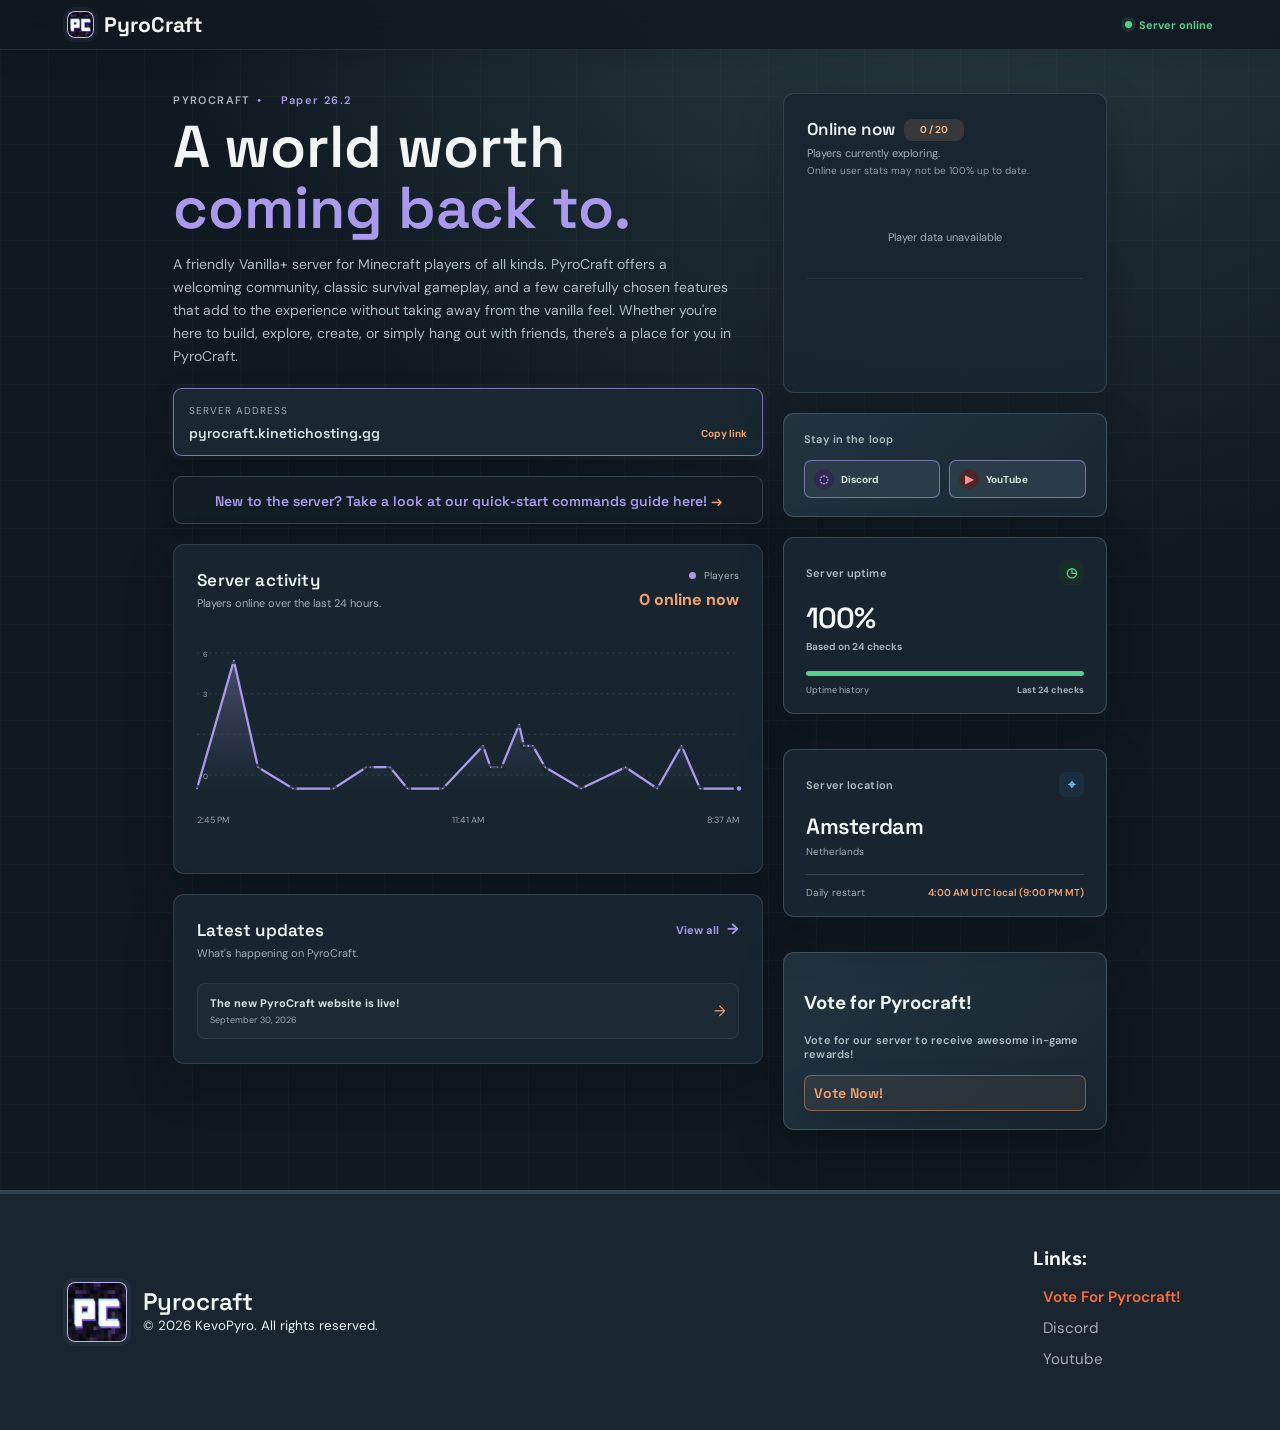
==== index.html @ 5aebb4be "v1.0.4 Added site footer to main page" ====
<!doctype html>
<html lang="en">
	<head>
		<meta charset="UTF-8" />
		<meta name="viewport" content="width=device-width, initial-scale=1.0" />
		<meta name="theme-color" content="#0b1118" />
		<link rel="icon" type="image/png" href="assets/logo.png" />
		<title>PyroCraft | Minecraft Server</title>
		<link rel="preconnect" href="https://fonts.googleapis.com" />
		<link rel="preconnect" href="https://fonts.gstatic.com" crossorigin />
		<link href="https://fonts.googleapis.com/css2?family=DM+Sans:wght@400;500;600;700&family=Space+Grotesk:wght@500;600;700&display=swap" rel="stylesheet" />
		<link rel="stylesheet" href="style.css" />
	</head>
	<body>
		<div class="app-shell">
			<main class="main-content" id="top">
				<header class="topbar">
					<a class="brand" id="brand-logo" href="/" aria-label="Pyrocraft home"><img class="brand-mark" src="assets/logo.png" alt="" /><span>PyroCraft</span></a>
					<div class="topbar-actions">
						<span class="server-pill"><i id="server-status-dot"></i> <span id="server-status">Checking status</span></span>
					</div>
				</header>

				<div class="page-content" id="overview">

					<div class="main-column">

						<section class="welcome-row" id="about">
							<div>
								<p class="eyebrow">
									PYROCRAFT<span>•</span>
									<span id="server-version">JAVA EDITION 26.2</span>
								</p>

								<h1>A world worth <em>coming back to.</em></h1>

								<p class="welcome-copy">
									A friendly Vanilla+ server for Minecraft players of all kinds.
									PyroCraft offers a welcoming community, classic survival gameplay,
									and a few carefully chosen features that add to the experience
									without taking away from the vanilla feel. Whether you're here
									to build, explore, create, or simply hang out with friends,
									there's a place for you in PyroCraft.
								</p>
							</div>

							<div class="server-address" id="connect">
								<span>Server address</span>
								<strong id="server-address">pyrocraft.kinetichosting.gg</strong>
								<button id="copy-address" aria-label="Copy server address">
									Copy link
								</button>
							</div>
							<button class="useful-commands" id="open-info" type="button" aria-haspopup="dialog" aria-controls="info-modal">
								<strong>New to the server? Take a look at our quick-start commands guide here! <span> →</span></strong>
							</button>
						</section>

						<article class="panel chart-panel" id="activity">
							<div class="panel-heading">
								<div>
									<h2>Server activity</h2>
									<p>Players online over the last 24 hours.</p>
								</div>

								<div class="chart-heading-meta">
									<span class="chart-legend">
										<i></i> Players
									</span>

									<strong id="chart-latest">-- online</strong>
								</div>
							</div>

							<div class="chart-wrap">
								<svg
									viewBox="0 0 720 220"
									role="img"
									aria-label="A line graph showing server activity over the last 24 hours"
								>
									<defs>
										<linearGradient
											id="chart-fill"
											x1="0"
											x2="0"
											y1="0"
											y2="1"
										>
											<stop
												offset="0"
												stop-color="#9C91D1"
												stop-opacity=".34"
											/>
											<stop
												offset="1"
												stop-color="#9C91D1"
												stop-opacity="0"
											/>
										</linearGradient>
									</defs>

									<g class="chart-grid">
										<line x1="0" y1="20" x2="720" y2="20"/>
										<line x1="0" y1="74" x2="720" y2="74"/>
										<line x1="0" y1="128" x2="720" y2="128"/>
										<line x1="0" y1="182" x2="720" y2="182"/>
									</g>

									<g id="chart-y-labels" class="chart-y-labels" aria-hidden="true"/>
									<path id="chart-area" class="chart-area"/>
									<path id="chart-line" class="chart-line"/>
									<g id="chart-points" class="chart-points"/>
								</svg>

								<div id="chart-empty" class="chart-empty">
									Collecting activity data
								</div>

								<div class="chart-labels">
									<span id="chart-start-label">--</span>
									<span id="chart-mid-label">--</span>
									<span id="chart-end-label">Now</span>
								</div>
							</div>
						</article>

						<article id="updates">

							<section class="updates-card panel" id="updates">
								<div class="panel-heading">
									<div>
										<h2>Latest updates</h2>
										<p>What's happening on PyroCraft.</p>
									</div>
									<button class="text-link" id="view-updates" type="button">
										View all <span>→</span>
									</button>
								</div>

								<div id="latest-updates" class="latest-updates">
									<div class="empty-state">Loading updates...</div>
								</div>
							</section>



						</article>

					</div>


					<aside class="side-column">

						<article class="panel activity-panel" id="players">
							<div class="panel-heading">
								<div>
									<h2>
										Online now
										<span id="online-count" class="count-badge">
											Unavailable
										</span>
									</h2>

									<p>Players currently exploring.</p>

									<p class="stats-note">
										Online user stats may not be 100% up to date.
									</p>
								</div>

							</div>

							<div class="activity-list" id="player-list">
								<div class="empty-state">
									Player data unavailable
								</div>
							</div>
							<div class="plus-more" id="plus-more"></div>

						</article>


						<article class="community-card">
							<p>Stay in the loop</p>

							<div>
								<a
									href="https://dc.gg/pyrocraft"
									target="_blank"
									rel="noreferrer"
								>
									<span class="community-icon discord-icon">◌</span>
									Discord
								</a>

								<a
									href="https://youtube.com/@kevopyro"
									target="_blank"
									rel="noreferrer"
								>
									<span class="community-icon youtube-icon">▶</span>
									YouTube
								</a>
							</div>
						</article>


						<section class="stats-grid" aria-label="Server summary">

							<article class="stat-card">
								<div class="stat-header">
									<span>Server uptime</span>
									<span class="stat-icon green">◷</span>
								</div>

								<strong class="stat-value">
									<span id="uptime-value">Collecting data</span>
								</strong>

								<p class="stat-change">
									<span id="uptime-detail">Waiting for history</span>
								</p>

								<div class="progress-track">
									<span id="uptime-progress" style="width: 0%"></span>
								</div>

								<p class="progress-label">
									<span>Uptime history</span>
									<b id="uptime-period">--</b>
								</p>
							</article>


							<article class="stat-card location-card">
								<div class="stat-header">
									<span>Server location</span>
									<span class="stat-icon blue">⌖</span>
								</div>

								<strong class="location-name">Amsterdam</strong>

								<p class="location-detail">
									Netherlands
								</p>

								<p class="restart-detail">
									<span>Daily restart</span>
									<strong id="restart-time">9:00 PM MT</strong>
								</p>
							</article>
							<article class="community-card">
								<h3>Vote for Pyrocraft!</h3>
								<p>Vote for our server to receive awesome in-game rewards!</p>
								<a href="/vote" rel="noopener noreferrer" class="useful-commands">
									<strong>Vote Now!</strong>
								</a>
							</article>

						</section>

					</aside>

				</div>
				<footer class="main-footer">
					<div class="footer-brand">
						<div class="footer-name">
							<img src="assets/logo.png" class="footer-logo">
							<div>
								<h1>Pyrocraft</h1>
								<small>© 2026 KevoPyro. All rights reserved.</small>
							</div>
						</div>
					</div>
					<span class="spacer"></span>
					<div class="footer-links">
						<h2>Links:</h2>
						<ul>
							<li><a href="/vote">Vote For Pyrocraft!</a></li>
							<li><a href="https://discord.gg/pyrocraft" target="_blank" rel="noopener">Discord</a></li>
							<li><a href="https://youtube.com/@kevopyro" target="_blank" rel="noopener">Youtube</a></li>
						</ul>
					</div>
				</footer>

			</main>
		</div>
		<div class="easter-egg" id="easter-egg" role="status" aria-live="polite" hidden></div>

		<section class="info-modal" id="info-modal" role="dialog" aria-modal="true" aria-labelledby="info-title" hidden>
			<div class="info-modal-backdrop" data-close-info></div>
			<div class="info-modal-panel">
				<header class="info-modal-header">
					<div><p class="eyebrow">PYROCRAFT<span>•</span> SERVER GUIDE</p><h2 id="info-title">Commands &amp; server info</h2><p>Some basic commands to help you get around</p></div>
					<button class="modal-close" id="close-info" type="button" aria-label="Close server information">×</button>
				</header>
				<div class="command-layout">
					<section class="command-group"><div class="command-group-heading"><span class="command-index">01</span><div><h3>Getting around</h3><p>Move quickly and find your way home.</p></div></div><div class="command-list"><div><code>/spawn</code><span>Return to spawn.</span></div><div><code>/home &lt;name&gt;</code><span>Teleport to your home.</span></div><div><code>/sethome &lt;name&gt;</code><span>Set your home at your current location.</span></div><div><code>/back</code><span>Return to your previous location.</span></div><div><code>/rtp</code><span>Teleport to a random location.</span></div></div></section>
					<section class="command-group"><div class="command-group-heading"><span class="command-index">02</span><div><h3>Players</h3><p>Connect and communicate with the community.</p></div></div><div class="command-list"><div><code>/tpa &lt;player&gt;</code><span>Request to teleport to a player.</span></div><div><code>/tpahere &lt;player&gt;</code><span>Request a player to teleport to your location</span></div><div><code>/tpaccept</code><span>Accept an incoming teleport request.</span></div><div><code>/msg &lt;player&gt; &lt;message&gt;</code><span>Send a private message.</span></div></div></section>
					<section class="command-group"><div class="command-group-heading"><span class="command-index">03</span><div><h3>World &amp; claims</h3><p>Protect builds and manage your space.</p></div></div><div class="command-list"><div><code>/lands create &lt;name&gt;</code><span>Start or manage a land claim.</span></div><div><code>/lands trust &lt;player&gt;</code><span>Give a player access to your claim.</span></div><div><code>/lands untrust &lt;player&gt;</code><span>Remove a player's access to your land claims.</span></div><div><code>/lands map</code><span>Opens a menu to veiw and buy your land claims</span></div><div><code>/lands spawn &lt;name&gt;</code><span>Teleport to your land.</span></div></div></section>
				</div>
				<footer class="info-modal-footer"><a href="https://dc.gg/pyrocraft" target="_blank" rel="noreferrer">Don't see a command? Ask us in our Discord! <span aria-hidden="true">↗</span></a></footer>
			</div>
		</section>
		<section class="updates-modal" id="updates-modal" role="dialog" aria-modal="true" aria-labelledby="updates-title" hidden>
			<div class="updates-modal-backdrop" data-close-updates></div>

			<div class="updates-modal-panel">
				<header class="updates-modal-header">
					<div>
						<p class="eyebrow">PYROCRAFT <span>•</span> UPDATES</p>
						<h2 id="updates-title">Server updates</h2>
						<p>News, changes, and announcements from PyroCraft.</p>
						<a class="text-link" id="join-discord-updates" href="https://discord.gg/pyrocraft" target="_blank" rel="noopener noreferrer">Find more updates on our Discord!</a>
					</div>

					<button class="modal-close" id="close-updates" type="button" aria-label="Close updates">
						×
					</button>
				</header>

				<div id="updates-list" class="updates-list">
					<div class="empty-state">Loading updates...</div>
				</div>
				
			</div>
		</section>

		<script src="script.js"></script>
	</body>
</html>
---- style.css ----
:root {
	--bg: #101820;
	--panel: #192630;
	--ink: #edf4f2;
	--muted: #a0afb5;
	--line: #30414c;
	--orange: #aa9aee;
	--orange-soft: #393552;
	--orange-secondary: #f0a36f;
	--green: #54d08d;
	--purple: #b49fff;
	--shadow: 0 18px 50px rgba(0, 0, 0, .18);
}

* { box-sizing: border-box; }

html { scroll-behavior: smooth; }

body {
	margin: 0;
	background:
		linear-gradient(rgba(255, 255, 255, .018) 1px, transparent 1px),
		linear-gradient(90deg, rgba(255, 255, 255, .018) 1px, transparent 1px),
		radial-gradient(circle at 75% -20%, #30484b 0, #101820 44%), var(--bg);
	background-size: 48px 48px, 48px 48px, auto;
	color: var(--ink);
	font-family: "DM Sans", sans-serif;
	-webkit-font-smoothing: antialiased;
}

button, a { font: inherit; }
a { color: inherit; text-decoration: none; }
button { border: 0; cursor: pointer; }

/* Base App Shell & Layout Structure */
.app-shell { min-height: 100vh; }
.main-content { width: 100%; min-width: 0; display: flex; flex-direction: column;}
.topbar {
	position: sticky;
	top: 0;
	z-index: 10;
	display: flex;
	align-items: center;
	justify-content: space-between;
	height: 50px;
	padding: 0 5.2%;
	border-bottom: 1px solid rgba(125, 151, 159, .16);
	background: rgba(16, 24, 32, .88);
	backdrop-filter: blur(16px);
	box-shadow: 0 8px 24px rgba(0, 0, 0, .12);
}

.brand {
	display: flex;
	align-items: center;
	gap: 10px;
	color: #f4f7f4;
	font: 700 21px "Space Grotesk", sans-serif;
	letter-spacing: 0;
}

.brand-mark {
	display: block;
	width: 27px;
	height: 27px;
	border-radius: 8px;
	object-fit: cover;
	background: var(--orange);
	border: 1px solid rgba(255, 255, 255, .2);
	box-shadow: 0 0 0 4px rgba(156, 145, 209, .08);
}

.topbar-actions { display: flex; align-items: center; gap: 17px; }

.server-pill { display: flex; align-items: center; gap: 7px; color: var(--green); font-size: 11px; font-weight: 700; }
.server-pill i {
	width: 7px;
	height: 7px;
	border-radius: 50%;
	background: var(--green);
	box-shadow: 0 0 0 4px rgba(84, 208, 141, .12);
}

/* Page Architecture */
.page-content {
	max-width: 1220px;
	margin: 0 auto;
	padding: 43px 5.2% 60px;
	display: grid;
	grid-template-columns: minmax(0, 1.55fr) minmax(290px, .85fr);
	gap: 20px;
	align-items: start;
	flex: 1;
}

.main-column,
.side-column {
	display: grid;
	gap: 20px;
	min-width: 0;
}

/* Welcome Summary Block */
.welcome-row {
	display: flex;
	justify-content: space-between;
	margin: 0;
	align-items: center;
	flex-direction: column;
	gap: 20px;
}

.welcome-row > div:first-child { max-width: 590px; }

.eyebrow { margin: 0 0 10px; color: #a7b6b9; font-size: 11px; font-weight: 600; letter-spacing: 1.4px; }
.eyebrow span { margin: 0 7px; color: var(--orange); }

h1 {
	margin-top: 0;
	color: #f2f6f4;
	font: 600 clamp(35px, 5vw, 59px) "Space Grotesk", sans-serif;
	line-height: 1.03;
	letter-spacing: 0;
	margin-bottom: 13px;
	text-wrap: balance;
}
h1 em { color: var(--orange); font-style: normal; }

.welcome-copy {
	margin-bottom: 0;
	max-width: 560px;
	color: #adbdc1;
	font-size: 14px;
	line-height: 1.65;
}

.server-address {
	display: grid;
	grid-template-columns: 1fr auto;
	width: 100%;
	padding: 15px 15px 13px;
	border: 1px solid rgba(156, 145, 209, .78);
	border-radius: 9px;
	background: rgba(27, 40, 50, .96);
	box-shadow: 0 12px 30px rgba(0, 0, 0, .2), 0 0 0 4px rgba(156, 145, 209, .05);
	transition: border-color 160ms ease, box-shadow 160ms ease, transform 160ms ease;
}

.server-address:hover,
.server-address:focus-within {
	border-color: var(--orange);
	box-shadow: 0 16px 34px rgba(0, 0, 0, .24), 0 0 0 4px rgba(156, 145, 209, .1);
	transform: translateY(-2px);
}

.server-address span { grid-column: 1 / -1; margin-bottom: 7px; color: #a0b0b5; font-size: 10px; text-transform: uppercase; letter-spacing: 1px; }
.server-address strong { color: #d8e7e3; font: 600 14px "Space Grotesk", sans-serif; }

.server-address button {
	padding: 0 0 0 15px;
	background: none;
	color: var(--orange-secondary);
	font-size: 10px;
	font-weight: 700;
	white-space: nowrap;
	border-radius: 50px;
	transition: color 160ms ease, background 160ms ease;
}

.server-address button:hover,
.server-address button:focus-visible {
	background: rgba(240, 163, 111, .12);
	color: #ffd0a9;
}

.useful-commands {
	display: grid;
	grid-template-columns: 1fr auto;
	width: 100%;
	padding: 15px 15px 13px;
	border: 1px solid rgba(151, 174, 181, .28);
	border-radius: 9px;
	background: rgba(20, 30, 38, .82);
	box-shadow: 0 11px 30px rgba(0, 0, 0, .15);
	transition: border-color 160ms ease, background 160ms ease, transform 160ms ease;
}

.useful-commands:hover,
.useful-commands:focus-visible {
	border-color: var(--orange);
	background: #253541;
	transform: translateY(-1px);
	outline: none;
}

.useful-commands strong { color: var(--orange); font: 600 14px "Space Grotesk", sans-serif; }
.useful-commands strong span { color: var(--orange-secondary); }

/* Panels & Components */
.panel {
	min-width: 0;
	padding: 24px 23px;
	border: 1px solid rgba(125, 151, 159, .24);
	border-radius: 11px;
	background: rgba(25, 38, 48, .96);
	box-shadow: 0 18px 50px rgba(0, 0, 0, .2);
	transition: border-color 160ms ease, transform 160ms ease, box-shadow 160ms ease;
}

.panel:hover {
	border-color: rgba(156, 145, 209, .38);
	box-shadow: 0 22px 56px rgba(0, 0, 0, .26);
}

.panel-heading { display: flex; justify-content: space-between; align-items: flex-start; margin-bottom: 23px; }
.panel-heading h2 { margin-top: 0; margin-bottom: 5px; color: #ecf4f1; font: 600 17px "Space Grotesk", sans-serif; letter-spacing: .01em; }
.panel-heading p { margin: 0; color: #a0afb5; font-size: 11px; }
.panel-heading .stats-note { margin-top: 4px; color: #91a2a8; font-size: 10px; }

.text-link { color: var(--orange); font-size: 11px; font-weight: 700; }
.text-link span { margin-left: 5px; font-size: 15px; }
.text-link:hover { color: #fff; }

.chart-panel { min-height: 330px; }
.activity-panel { min-height: 300px; }

/* Activity Analytics (Inline SVG Graph) */
.chart-heading-meta { display: grid; justify-items: end; gap: 7px; }
.chart-legend { color: #a6b2b3; font-size: 10px; }
.chart-legend i { display: inline-block; width: 7px; height: 7px; margin-right: 5px; border-radius: 50%; background: var(--orange); }
.chart-latest { color: #e9f3ef; font: 600 11px "Space Grotesk", sans-serif; }
#chart-latest { color: var(--orange-secondary); }

.chart-wrap { position: relative; padding-top: 5px; }
.chart-wrap svg { display: block; width: 100%; height: auto; overflow: visible; }
.chart-grid line { stroke: #354752; stroke-width: 1; stroke-dasharray: 3 5; }
.chart-area { fill: url(#chart-fill); }
.chart-line { fill: none; stroke: var(--orange); stroke-linecap: round; stroke-linejoin: round; stroke-width: 3; }

.chart-point {
	fill: var(--orange);
	stroke: #192630;
	stroke-width: 4;
	cursor: help;
	transition: r 160ms ease, opacity 160ms ease;
}
.chart-point:hover { opacity: 1 !important; }
.chart-points .chart-point:not(:last-child) { opacity: .72; }

.chart-y-labels text { fill: #91a2a8; font: 10px "DM Sans", sans-serif; }
.chart-labels { display: flex; justify-content: space-between; padding-top: 10px; color: #91a2a8; font-size: 9px; }
.chart-labels span { min-width: 42px; }
.chart-labels span:nth-child(2) { text-align: center; }
.chart-labels span:last-child { text-align: right; }
.chart-empty { position: absolute; top: 48%; left: 0; width: 100%; color: #a0afb5; font-size: 11px; text-align: center; }

/* Dashboard Widgets & User Displays */
.count-badge {
	display: inline-grid;
	place-items: center;
	width: 60px;
	height: 22px;
	margin-left: 5px;
	border-radius: 8px;
	background: rgba(240, 163, 111, .14);
	color: #ffc18f;
	font: 600 10px "DM Sans", sans-serif;
	vertical-align: 2px;
}

.activity-list { display: grid; gap: 13px; }
.empty-state { padding: 30px 0; color: #a0afb5; font-size: 11px; text-align: center; }
.plus-more {
	margin-top: 4px;
	padding-top: 10px;
	border-top: 1px solid rgba(125, 151, 159, .12);
	color: var(--orange);
	font-size: 10px;
	font-weight: 700;
	text-align: center;
}

.online-dot {
	width: 7px;
	height: 7px;
	border-radius: 50%;
	background: var(--green);
	animation: status-pulse 2.4s ease-in-out infinite;
}

@keyframes status-pulse {
	0%, 100% { box-shadow: 0 0 0 4px rgba(84, 208, 141, .1); }
	50% { box-shadow: 0 0 0 7px rgba(84, 208, 141, 0); }
}

/* Community Callouts */
.community-card {
	width: 100%;
	padding: 18px 20px;
	border: 1px solid rgba(151, 174, 181, .28);
	border-radius: 11px;
	background: linear-gradient(135deg, #203440, #192630);
	box-shadow: 0 18px 50px rgba(0, 0, 0, .2);
	transition: border-color 160ms ease, transform 160ms ease, box-shadow 160ms ease;
}

.community-card:hover {
	border-color: rgba(156, 145, 209, .38);
	box-shadow: 0 22px 56px rgba(0, 0, 0, .26);
}

.community-card p { margin: 0 0 14px; color: #adbdc1; font-size: 11px; font-weight: 600; letter-spacing: .01em; }
.community-card div { display: flex; gap: 9px; }

.community-card a {
	display: flex;
	align-items: center;
	gap: 7px;
	flex: 1;
	min-width: 0;
	padding: 8px 9px;
	border: 1px solid rgba(170, 154, 238, .62);
	border-radius: 7px;
	background: #2a3c47;
	color: #dce9e7;
	font-size: 10px;
	font-weight: 700;
	transition: border-color 160ms ease, background 160ms ease, transform 160ms ease;
}

.community-card a:hover,
.community-card a:focus-visible {
	border-color: var(--orange);
	background: #354c59;
	transform: translateY(-2px);
}

.community-icon { display: grid; place-items: center; width: 20px; height: 20px; border-radius: 50%; font-size: 11px; }
.discord-icon { background: #30294d; color: #b9a9ff; }
.youtube-icon { background: #4a2829; color: #ff8e86; }

/* Statistical Matrices Metrics */
.stats-grid { display: grid; grid-template-columns: 1fr; gap: 35px; margin: 0; }

.stat-card {
	position: relative;
	min-height: 145px;
	padding: 22px 22px 17px;
	overflow: hidden;
	border: 1px solid rgba(151, 174, 181, .28);
	border-radius: 11px;
	background: rgba(25, 38, 48, .96);
	box-shadow: 0 18px 50px rgba(0, 0, 0, .2);
	transition: border-color 160ms ease, transform 160ms ease, box-shadow 160ms ease;
}

.stat-card:hover {
	border-color: rgba(156, 145, 209, .38);
	box-shadow: 0 22px 56px rgba(0, 0, 0, .26);
}
.stat-header { display: flex; justify-content: space-between; align-items: center; color: #adbdc1; font-size: 11px; font-weight: 600; letter-spacing: .01em; }
.stat-icon { display: grid; place-items: center; width: 25px; height: 25px; border-radius: 7px; background: rgba(240, 163, 111, .14); color: var(--orange-secondary); font-size: 13px; }
.stat-icon.green { background: #172e27; color: var(--green); }
.stat-icon.blue { background: #1b2e3e; color: #76b7e9; }
.stat-value { display: block; margin: 14px 0 4px; color: #f4f8f6; font: 600 29px "Space Grotesk", sans-serif; letter-spacing: -1px; }
.stat-change { margin: 0; font-size: 10px; font-weight: 700; color: #a0afb5; }
.stat-change em { margin-left: 4px; color: #a0afb5; font-size: 10px; font-style: normal; font-weight: 400; }
.progress-track { height: 5px; margin-top: 18px; overflow: hidden; border-radius: 99px; background: #354752; }
.progress-track span { display: block; height: 100%; border-radius: inherit; background: var(--green); }
.progress-label { display: flex; justify-content: space-between; align-items: center; margin: 8px 0 0; color: #a0afb5; font-size: 9px; }
.location-card { min-height: 125px !important; }
.location-name { display: block; margin-top: 15px; color: #f4f8f6; font: 600 22px "Space Grotesk", sans-serif; letter-spacing: -.7px; }
.location-detail { margin: 5px 0 0; color: #a0afb5; font-size: 10px; }
.restart-detail { display: flex; justify-content: space-between; gap: 10px; margin: 16px 0 0; padding-top: 11px; border-top: 1px solid rgba(151, 174, 181, .22); color: #a0afb5; font-size: 10px; }
.restart-detail strong { color: var(--orange-secondary); font-size: 10px; font-weight: 600; text-align: right; }
.stats-grid > .community-card a.useful-commands { border-color: rgba(240, 163, 111, .42); background: rgba(240, 163, 111, .08); }
.stats-grid > .community-card a.useful-commands strong { color: var(--orange-secondary); }
.stats-grid > .community-card a.useful-commands:hover,
.stats-grid > .community-card a.useful-commands:focus-visible { border-color: var(--orange-secondary); background: rgba(240, 163, 111, .16); }
/* Updates List Configurations */
.updates-card { grid-area: updates; }
.latest-updates { display: grid; gap: 8px; }
.update-preview {
display: flex;
align-items: center;
justify-content: space-between;
width: 100%;
padding: 12px;
border: 1px solid rgba(125, 151, 159, .15);
border-radius: 8px;
background: rgba(255, 255, 255, .025);
color: inherit;
text-align: left;
transition: border-color 160ms ease, background 160ms ease, transform 160ms ease;
}
.update-preview:hover {
border-color: rgba(156, 145, 209, .4);
background: rgba(156, 145, 209, .06);
transform: translateY(-1px);
}
.update-preview strong, .update-preview span { display: block; }
.update-preview strong { color: #d9e4e1; font-size: 11px; }
.update-preview div span { margin-top: 4px; color: #9aaab0; font-size: 9px; }
.update-arrow { color: var(--orange-secondary); font-size: 15px; }
#view-updates { padding: 0; border: 0; background: none; color: var(--orange); font-size: 11px; font-weight: 700; cursor: pointer; }
#view-updates span { margin-left: 5px; font-size: 15px; }
#view-updates:hover, #view-updates:focus-visible { color: #fff; outline: none; }
#view-updates:focus-visible { box-shadow: 0 0 0 3px rgba(156, 145, 209, .22); border-radius: 4px; }
#join-discord-updates {padding: 0; border: 0; background: none; color: var(--orange); font-size: 11px; font-weight: 700; cursor: pointer;}
/* Global Update Articles */
.updates-list { display: grid; gap: 0; padding: 24px 36px 30px; }
.update-item {
display: grid;
grid-template-columns: 52px minmax(0, 1fr);
gap: 15px;
padding: 16px 0;
border-bottom: 1px solid rgba(125, 151, 159, .14);
}
.update-item:first-child { padding-top: 0; }
.update-item:last-child { padding-bottom: 0; border-bottom: 0; }
.update-date {
display: flex;
flex-direction: column;
align-items: center;
justify-content: center;
width: 52px;
height: 52px;
border: 1px solid rgba(156, 145, 209, .2);
border-radius: 9px;
background: rgba(156, 145, 209, .08);
}
.update-date span { color: var(--orange-secondary); font-size: 8px; font-weight: 700; letter-spacing: 1.2px; }
.update-date strong { margin-top: 2px; color: #edf4f2; font: 600 20px "Space Grotesk", sans-serif; line-height: 1; }
.update-body { min-width: 0; }
.update-meta { display: flex; align-items: center; gap: 8px; margin-bottom: 5px; color: #9aaab0; font-size: 9px; }
.update-tag { padding: 3px 6px; border-radius: 4px; background: rgba(240, 163, 111, .13); color: #ffc18f; font-size: 8px; font-weight: 700; letter-spacing: .8px; }
.update-body h3 { margin: 0 0 5px; color: #d9e4e1; font: 600 13px "Space Grotesk", sans-serif; }
.update-body p { margin: 0; color: #a0afb5; font-size: 10px; line-height: 1.5; }
/* Interactive Overlays Engine (Modals) */
body.modal-open { overflow: hidden; }
.text-link, .community-card a, .server-address button { outline: none; }
:is(.text-link, .community-card a, .server-address button):focus-visible { box-shadow: 0 0 0 3px rgba(156, 145, 209, .22); }
.info-modal[hidden], .updates-modal[hidden] { display: none; }
.info-modal, .updates-modal { position: fixed; inset: 0; z-index: 40; display: grid; place-items: center; padding: 24px; overflow-y: auto; }
.info-modal-backdrop, .updates-modal-backdrop { position: fixed; inset: 0; background: rgba(3, 7, 11, .82); backdrop-filter: blur(8px); }
.info-modal-panel, .updates-modal-panel {
position: relative;
width: min(100%, 980px);
max-height: calc(100vh - 48px);
overflow: auto;
border: 1px solid rgba(156, 145, 209, .38);
border-radius: 14px;
	background: linear-gradient(145deg, #20323b, #121d26 55%, #192630);
box-shadow: 0 30px 90px rgba(0, 0, 0, .5);
}
.updates-modal-panel { width: min(100%, 850px); }
.info-modal-header, .updates-modal-header { display: flex; justify-content: space-between; gap: 24px; padding: 34px 36px 28px; border-bottom: 1px solid rgba(125, 151, 159, .18); }
.info-modal-header h2, .updates-modal-header h2 { margin: 0 0 8px; color: #f2f7f5; font: 600 clamp(26px, 4vw, 42px) "Space Grotesk", sans-serif; }
.info-modal-header p:last-child, .updates-modal-header p:last-child { margin: 0; color: #a8b8bc; font-size: 13px; }
.modal-close { width: 34px; height: 34px; flex: 0 0 34px; border: 1px solid rgba(125, 151, 159, .25); border-radius: 50%; background: transparent; color: #a6b5b8; font-size: 25px; line-height: 1; transition: border-color 160ms ease, color 160ms ease, background 160ms ease; }
.modal-close:hover, .modal-close:focus-visible { border-color: var(--orange); background: rgba(156, 145, 209, .12); color: #fff; outline: none; }
.command-layout { display: grid; grid-template-columns: repeat(3, 1fr); gap: 16px; padding: 24px 36px 30px; }
.command-group { min-width: 0; padding: 18px; border: 1px solid rgba(125, 151, 159, .18); border-radius: 10px; background: rgba(255, 255, 255, .025); }
.command-group-heading { display: flex; align-items: flex-start; gap: 12px; margin-bottom: 20px; }
.command-index { color: var(--orange); font: 700 11px "Space Grotesk", sans-serif; letter-spacing: 1px; }
.command-group h3 { margin: 0 0 5px; color: #eaf3f0; font: 600 16px "Space Grotesk", sans-serif; }
.command-group-heading p { margin: 0; color: #a0afb5; font-size: 11px; line-height: 1.45; }
.command-list { display: grid; gap: 10px; }
.command-list > div { display: grid; gap: 4px; padding-top: 10px; border-top: 1px solid rgba(125, 151, 159, .12); }
.command-list code { color: var(--orange); font: 600 11px "Space Grotesk", monospace; overflow-wrap: anywhere; }
.command-list span { color: #a0afb5; font-size: 10px; line-height: 1.4; }
.info-modal-footer { display: flex; justify-content: space-between; align-items: center; gap: 16px; padding: 17px 36px; border-top: 1px solid rgba(125, 151, 159, .18); color: #819298; font-size: 11px; }
.info-modal-footer a { color: var(--orange); font-weight: 700; }
.info-modal-footer a:hover, .info-modal-footer a:focus-visible { color: #ffffff; outline: none; }
/* Screen Layout Breakpoints */
@media (max-width: 900px) {
.page-content { grid-template-columns: minmax(0, 1.3fr) minmax(240px, .8fr); }
}
@media (max-width: 760px) {
.info-modal, .updates-modal { padding: 12px; }
.info-modal-panel, .updates-modal-panel { max-height: calc(100vh - 24px); }
.info-modal-header, .updates-modal-header { padding: 26px 22px 22px; }
.command-layout { grid-template-columns: 1fr; padding: 18px 22px 24px; }
.updates-list { padding: 20px 22px 24px; }
.info-modal-footer { padding: 15px 22px; }
}
@media (max-width: 680px) {
.topbar { padding: 0 20px; }
.page-content { display: flex; flex-direction: column; gap: 14px; }
.main-column, .side-column { width: 100%; gap: 14px; }
.welcome-row { gap: 28px; }
.welcome-row > div:first-child { max-width: none; }
.welcome-copy { font-size: 13px; }
.server-address { align-self: stretch; width: 100%; transform: none !important; box-shadow: 0 12px 30px rgba(0, 0, 0, .2) !important; }
.chart-panel, .updates-panel, .activity-panel, .community-card, .stats-grid { width: 100%; }
.update-item { grid-template-columns: 48px minmax(0, 1fr); gap: 12px; }
.update-date { width: 48px; height: 48px; }
.community-card a { padding: 10px 9px; }
}
@media (max-width: 520px) {
.server-pill { display: none; }
.info-modal-header h2 { font-size: 28px; }
.info-modal-footer { align-items: flex-start; flex-direction: column; gap: 7px; }
}

/* Player Display Elements */
.player-row { 
	display: flex;
	align-items: center; 
	gap: 10px;
	padding: 7px 0; 
}

.player-row p { 
	flex: 1; 
	margin: 1px 0 0;
	color: #a0afb5; 
	font-size: 10px; 
	line-height: 1.45; 
}

.player-row strong { 
	color: #d9e4e1; 
	font-weight: 700; 
}

.main-footer {
	width: 100%;
	height: 15rem;
	background-color: var(--panel);
	border-top: 4px solid var(--line);
	padding: 0.8rem 5.2%;
	display: flex;
	flex-direction: row;
}

.footer-brand {
	display: flex;
	align-items: center;
	justify-content: center;
	flex-direction: column;
}

.footer-name {
	display: flex;
	align-items: center;
	justify-content: center;
	flex-direction: row;
}

.footer-logo {
	display: block;
	width: 60;
	height: 60px;
	border-radius: 8px;
	object-fit: cover;
	background: var(--orange);
	border: 1px solid rgba(255, 255, 255, .2);
	box-shadow: 0 0 0 4px rgba(156, 145, 209, .08);
}

.footer-brand h1 {
	font-size: x-large;
	margin: 0rem 1rem
}

.footer-brand small {
	margin: 0rem 1rem;
}

.spacer {
	flex: 1;
}

.footer-links {
    min-width: 180px;
	display: flex;
	flex-direction: column;
	justify-content: center;
}

.footer-links h2 {
    margin: 0 0 15px;
    color: #fff;
    font-size: 1.2rem;
    font-weight: 700;
}

.footer-links ul {
    list-style: none;
    padding: 0;
    margin: 0;
}

.footer-links li {
    margin-bottom: 10px;
	margin-left: 10px;
}

.footer-links a {
    color: #a9a9b3;
    text-decoration: none;
    font-size: 0.95rem;
    transition: color 0.2s ease, transform 0.2s ease;
    display: inline-block;
}

.footer-links a:hover {
    color: #ff6b35;
    transform: translateX(4px);
}

.footer-links li:first-child a {
    color: #ff6b35;
    font-weight: 600;
}

.footer-links li:first-child a:hover {
    color: #ff8a5c;
}

@media (max-width: 1100px) {
	.main-footer {
		flex-direction: column;
		align-items: left;
		gap: 1rem;
		padding: 1rem 5rem;
		height: 20rem;
	}
	.footer-brand {
	display: flex;
	justify-content: left;
	flex-direction: column;
	max-width: 336px;
	}
	.spacer {
		flex: 0;
	}
}
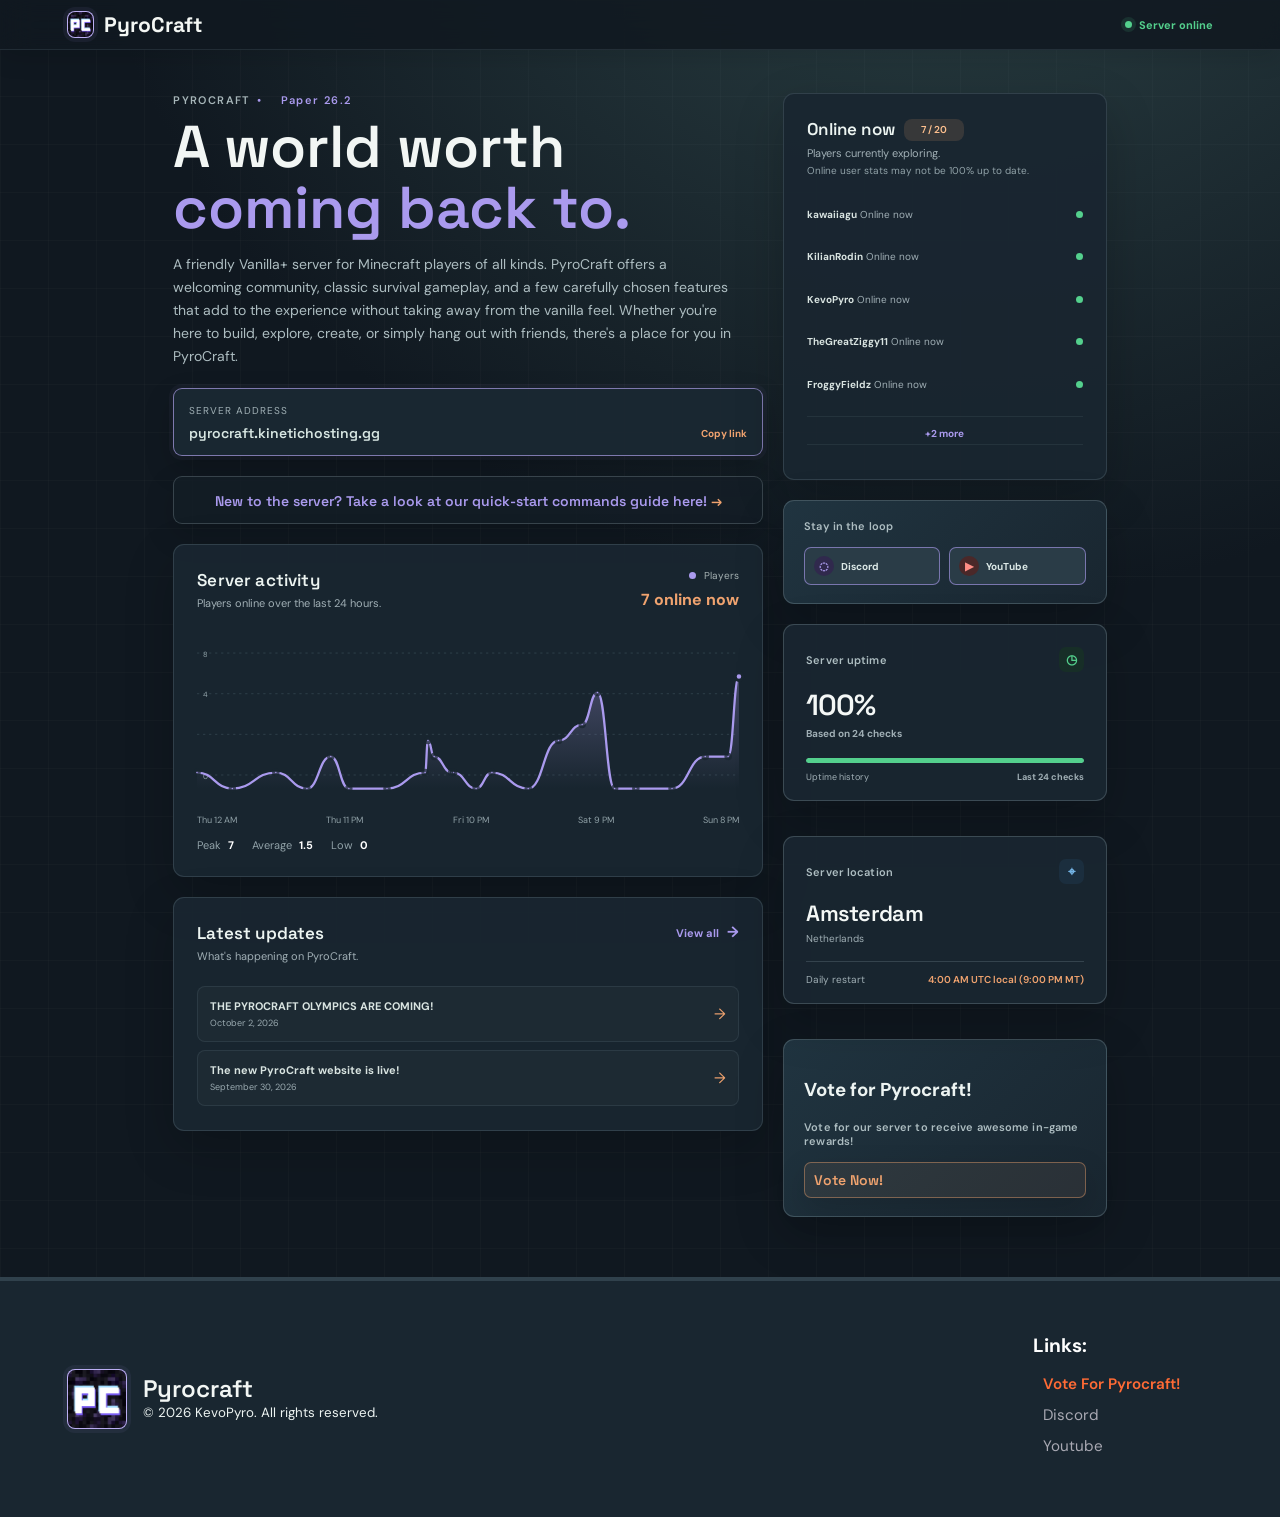
==== commit 30e2496a: "v 1.1.0 Show live player count and improve activity graph - Fetch live status from mcstatus.io on pa" ====
--- a/index.html
+++ b/index.html
@@ -116,12 +116,10 @@
 									Collecting activity data
 								</div>
 
-								<div class="chart-labels">
-									<span id="chart-start-label">--</span>
-									<span id="chart-mid-label">--</span>
-									<span id="chart-end-label">Now</span>
-								</div>
-							</div>
+								<div id="chart-labels" class="chart-labels"></div>
+							</div>
+
+							<div id="chart-stats" class="chart-stats"></div>
 						</article>
 
 						<article id="updates">
--- a/style.css
+++ b/style.css
@@ -246,12 +246,32 @@
 }
 .chart-point:hover { opacity: 1 !important; }
 .chart-points .chart-point:not(:last-child) { opacity: .72; }
+.chart-points { pointer-events: none; }
+.chart-guide { stroke: #91a2a8; stroke-width: 1; stroke-dasharray: 3 3; pointer-events: none; }
+.chart-tooltip {
+	position: absolute;
+	transform: translate(-50%, calc(-100% - 12px));
+	padding: 7px 10px;
+	border: 1px solid #354752;
+	border-radius: 6px;
+	background: #192630;
+	color: #fff;
+	font-size: 11px;
+	white-space: nowrap;
+	pointer-events: none;
+	z-index: 2;
+}
+.chart-tooltip[hidden] { display: none; }
+.chart-tooltip strong, .chart-tooltip span { display: block; }
+.chart-tooltip span { color: #91a2a8; font-size: 10px; }
 
 .chart-y-labels text { fill: #91a2a8; font: 10px "DM Sans", sans-serif; }
 .chart-labels { display: flex; justify-content: space-between; padding-top: 10px; color: #91a2a8; font-size: 9px; }
-.chart-labels span { min-width: 42px; }
-.chart-labels span:nth-child(2) { text-align: center; }
+.chart-labels span { min-width: 0; text-align: center; }
+.chart-labels span:first-child { text-align: left; }
 .chart-labels span:last-child { text-align: right; }
+.chart-stats { display: flex; gap: 18px; padding-top: 12px; color: #91a2a8; font-size: 11px; }
+.chart-stats strong { color: #fff; margin-left: 4px; }
 .chart-empty { position: absolute; top: 48%; left: 0; width: 100%; color: #a0afb5; font-size: 11px; text-align: center; }
 
 /* Dashboard Widgets & User Displays */
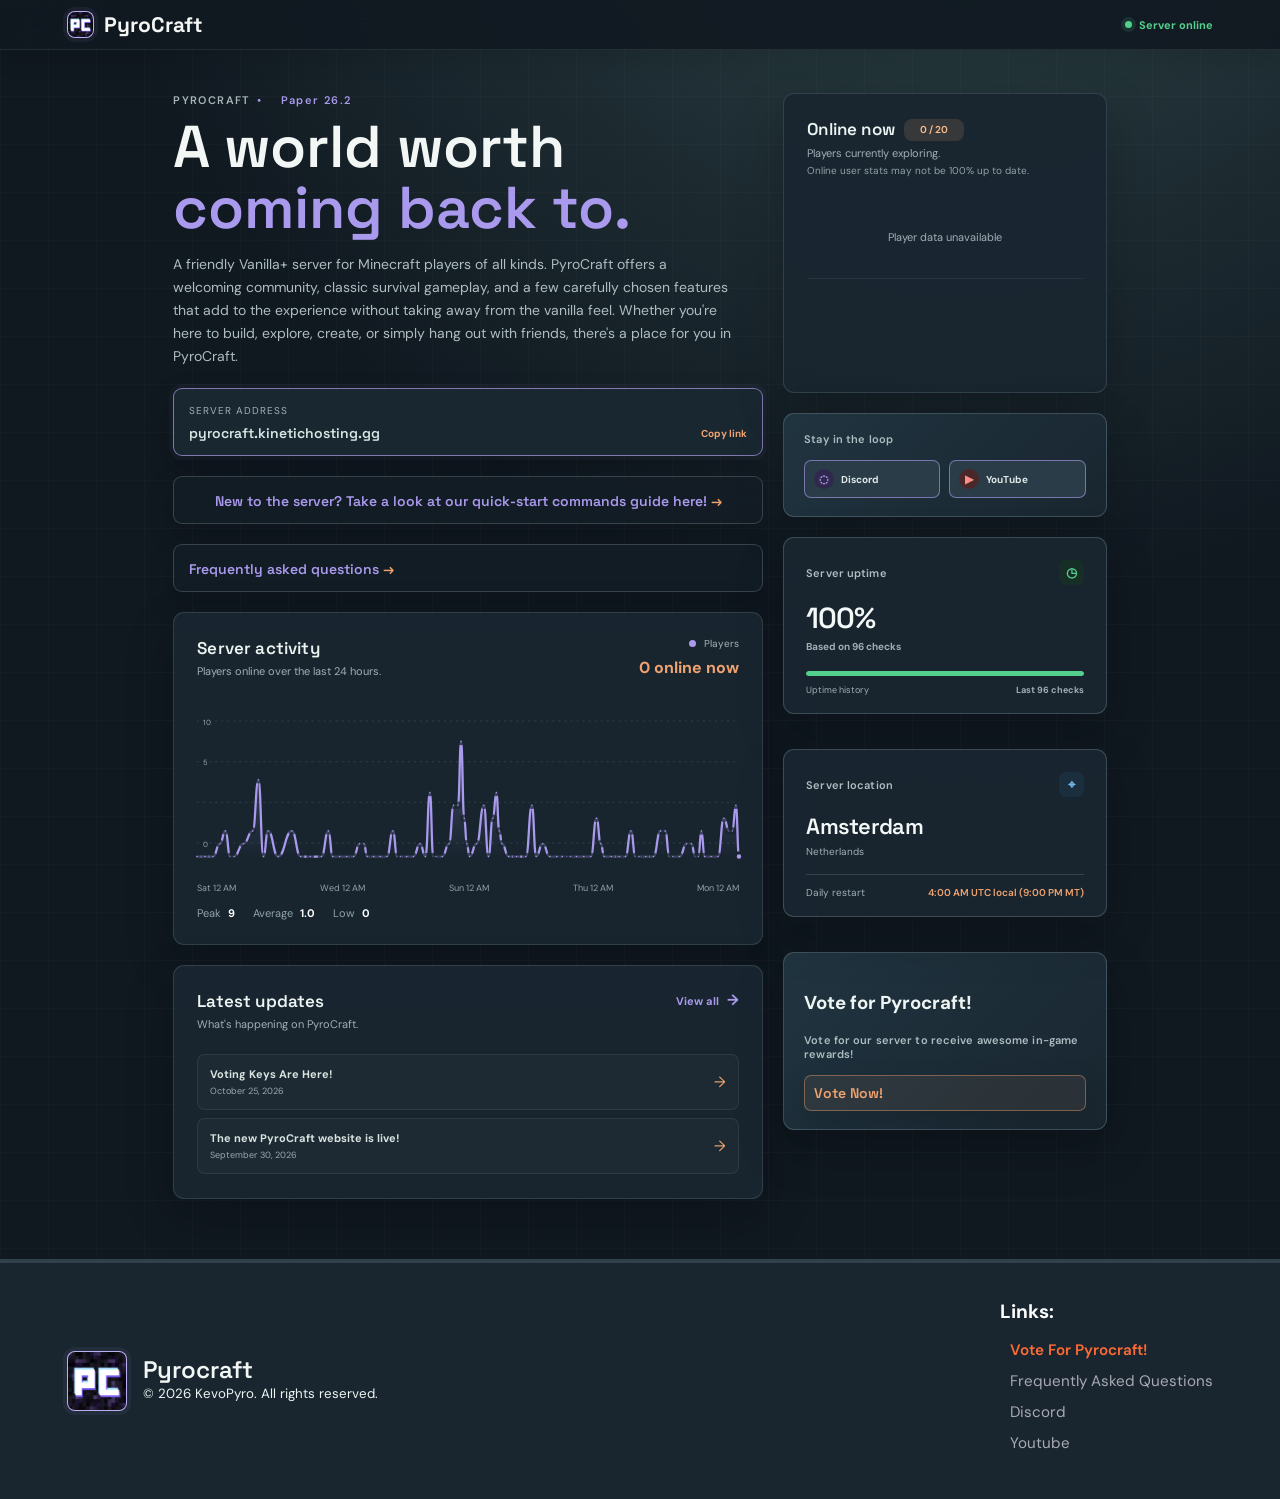
==== commit e5384fa7: "version...uhhh idk like 1.3 or something? idk i just made small changes so" ====
--- a/index.html
+++ b/index.html
@@ -54,6 +54,9 @@
 							<button class="useful-commands" id="open-info" type="button" aria-haspopup="dialog" aria-controls="info-modal">
 								<strong>New to the server? Take a look at our quick-start commands guide here! <span> →</span></strong>
 							</button>
+							<a class="useful-commands" href="/faq/">
+								<strong>Frequently asked questions <span>→</span></strong>
+							</a>
 						</section>
 
 						<article class="panel chart-panel" id="activity">
@@ -275,6 +278,7 @@
 						<h2>Links:</h2>
 						<ul>
 							<li><a href="/vote">Vote For Pyrocraft!</a></li>
+							<li><a href="/faq/">Frequently Asked Questions</a></li>
 							<li><a href="https://discord.gg/pyrocraft" target="_blank" rel="noopener">Discord</a></li>
 							<li><a href="https://youtube.com/@kevopyro" target="_blank" rel="noopener">Youtube</a></li>
 						</ul>
--- a/style.css
+++ b/style.css
@@ -220,6 +220,37 @@
 .text-link { color: var(--orange); font-size: 11px; font-weight: 700; }
 .text-link span { margin-left: 5px; font-size: 15px; }
 .text-link:hover { color: #fff; }
+
+/* FAQ Accordion */
+.faq-item + .faq-item { border-top: 1px solid rgba(125, 151, 159, .18); }
+.faq-question {
+	display: flex;
+	align-items: center;
+	justify-content: space-between;
+	gap: 16px;
+	width: 100%;
+	padding: 16px 2px;
+	background: transparent;
+	color: #d9e4e1;
+	text-align: left;
+	font-size: 13px;
+	font-weight: 600;
+	transition: color 160ms ease;
+}
+.faq-question:hover,
+.faq-question[aria-expanded="true"] { color: var(--orange-secondary); }
+.faq-question:focus-visible { outline: 2px solid var(--orange-secondary); outline-offset: 3px; border-radius: 3px; }
+.faq-icon { position: relative; width: 16px; height: 16px; flex: 0 0 16px; color: var(--orange-secondary); }
+.faq-icon::before,
+.faq-icon::after { position: absolute; top: 7px; left: 3px; width: 10px; height: 2px; background: currentColor; content: ""; transition: transform 160ms ease; }
+.faq-icon::after { transform: rotate(90deg); }
+.faq-item.active .faq-icon::after { transform: rotate(0); }
+.faq-answer { max-height: 0; overflow: hidden; transition: max-height 220ms ease; }
+.faq-answer-content { padding: 0 2px 16px; color: #aab9bd; font-size: 12px; line-height: 1.65; }
+.faq-answer-content p { margin: 0 0 10px; }
+.faq-answer-content ul { margin: 0; padding-left: 20px; }
+.faq-answer-content li + li { margin-top: 5px; }
+.faq-answer-content code { color: var(--orange-secondary); }
 
 .chart-panel { min-height: 330px; }
 .activity-panel { min-height: 300px; }
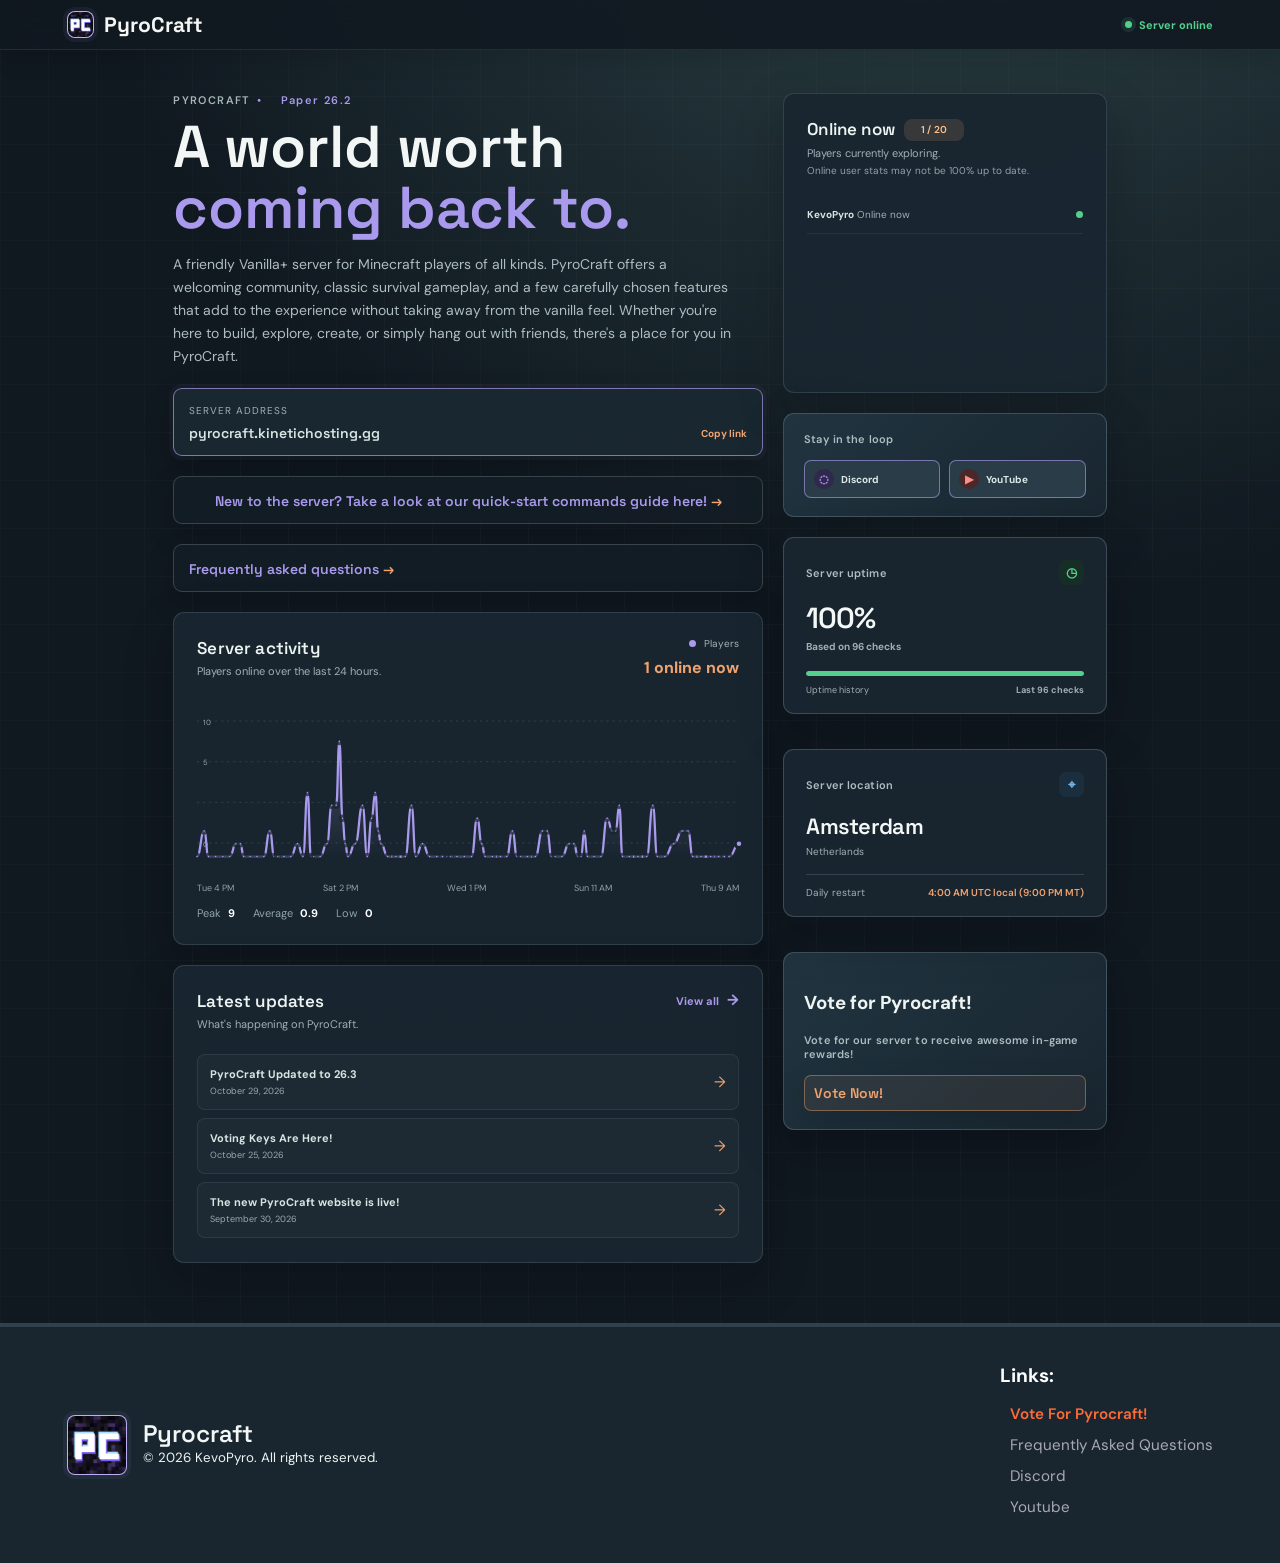
==== commit b1a08921: "Update to 26.3 and add announcement Co-authored-by: Copilot <223556219+Copilot@users.noreply.github." ====
--- a/index.html
+++ b/index.html
@@ -29,7 +29,7 @@
 							<div>
 								<p class="eyebrow">
 									PYROCRAFT<span>•</span>
-									<span id="server-version">JAVA EDITION 26.2</span>
+									<span id="server-version">JAVA EDITION 26.3</span>
 								</p>
 
 								<h1>A world worth <em>coming back to.</em></h1>
--- a/style.css
+++ b/style.css
@@ -222,6 +222,32 @@
 .text-link:hover { color: #fff; }
 
 /* FAQ Accordion */
+.faq-search { margin-bottom: 20px; }
+.faq-search label { display: block; margin-bottom: 7px; color: #d9e4e1; font-size: 12px; font-weight: 600; }
+.faq-search input {
+	width: 100%;
+	min-height: 42px;
+	padding: 0 12px;
+	border: 1px solid rgba(125, 151, 159, .3);
+	border-radius: 6px;
+	background: rgba(16, 24, 32, .68);
+	color: var(--ink);
+	font: 12px "DM Sans", sans-serif;
+}
+.faq-search input::placeholder { color: #84969c; }
+.faq-search input:focus-visible { border-color: var(--orange-secondary); outline: 2px solid rgba(240, 163, 111, .24); outline-offset: 2px; }
+.faq-search-status { min-height: 14px; margin: 7px 0 0; color: #91a2a8; font-size: 10px; }
+.faq-group + .faq-group { margin-top: 21px; }
+.faq-group-heading {
+	margin: 0 0 3px;
+	padding: 0 2px 9px;
+	border-bottom: 1px solid rgba(125, 151, 159, .18);
+	color: var(--orange);
+	font: 600 13px "Space Grotesk", sans-serif;
+}
+.faq-empty { margin: 8px 0 2px; color: #aab9bd; font-size: 12px; line-height: 1.6; }
+.faq-item[hidden],
+.faq-group[hidden] { display: none; }
 .faq-item + .faq-item { border-top: 1px solid rgba(125, 151, 159, .18); }
 .faq-question {
 	display: flex;
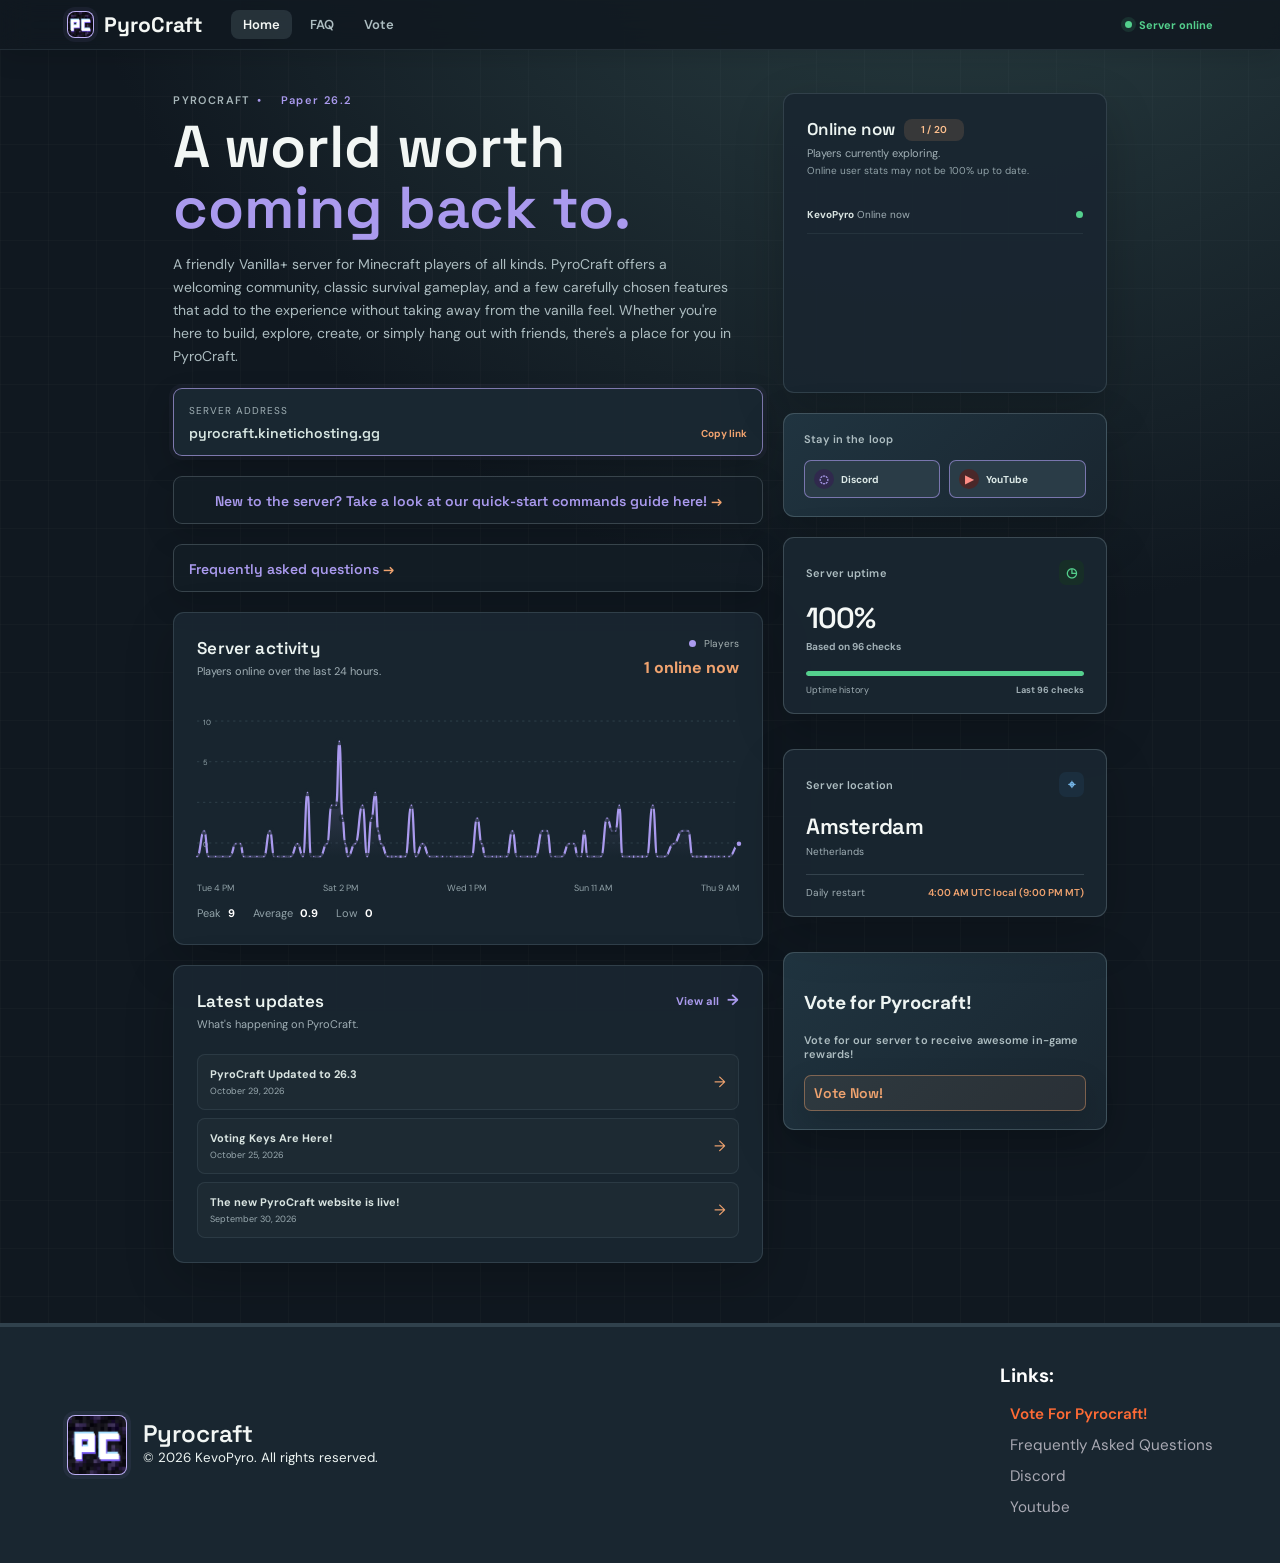
==== commit 4ffd70d2: "Add top navigation bar Co-authored-by: Copilot <223556219+Copilot@users.noreply.github.com>" ====
--- a/index.html
+++ b/index.html
@@ -16,6 +16,7 @@
 			<main class="main-content" id="top">
 				<header class="topbar">
 					<a class="brand" id="brand-logo" href="/" aria-label="Pyrocraft home"><img class="brand-mark" src="assets/logo.png" alt="" /><span>PyroCraft</span></a>
+					<nav class="site-nav" aria-label="Main"><a href="./" aria-current="page">Home</a><a href="faq/">FAQ</a><a href="vote/">Vote</a></nav>
 					<div class="topbar-actions">
 						<span class="server-pill"><i id="server-status-dot"></i> <span id="server-status">Checking status</span></span>
 					</div>
--- a/style.css
+++ b/style.css
@@ -713,4 +713,9 @@
 	.spacer {
 		flex: 0;
 	}
-}+}
+.site-nav { display: flex; align-items: center; gap: 6px; margin-right: auto; margin-left: 28px; }
+.site-nav a { padding: 6px 12px; border-radius: 8px; color: #adbdc1; font-size: 13px; font-weight: 600; transition: color .15s, background .15s; }
+.site-nav a:hover { color: #f4f7f4; background: rgba(125, 151, 159, .12); }
+.site-nav a[aria-current="page"] { color: #f4f7f4; background: rgba(125, 151, 159, .2); }
+@media (max-width: 520px) { .site-nav { margin-left: 10px; gap: 2px; } .site-nav a { padding: 6px 8px; } .brand span { display: none; } }
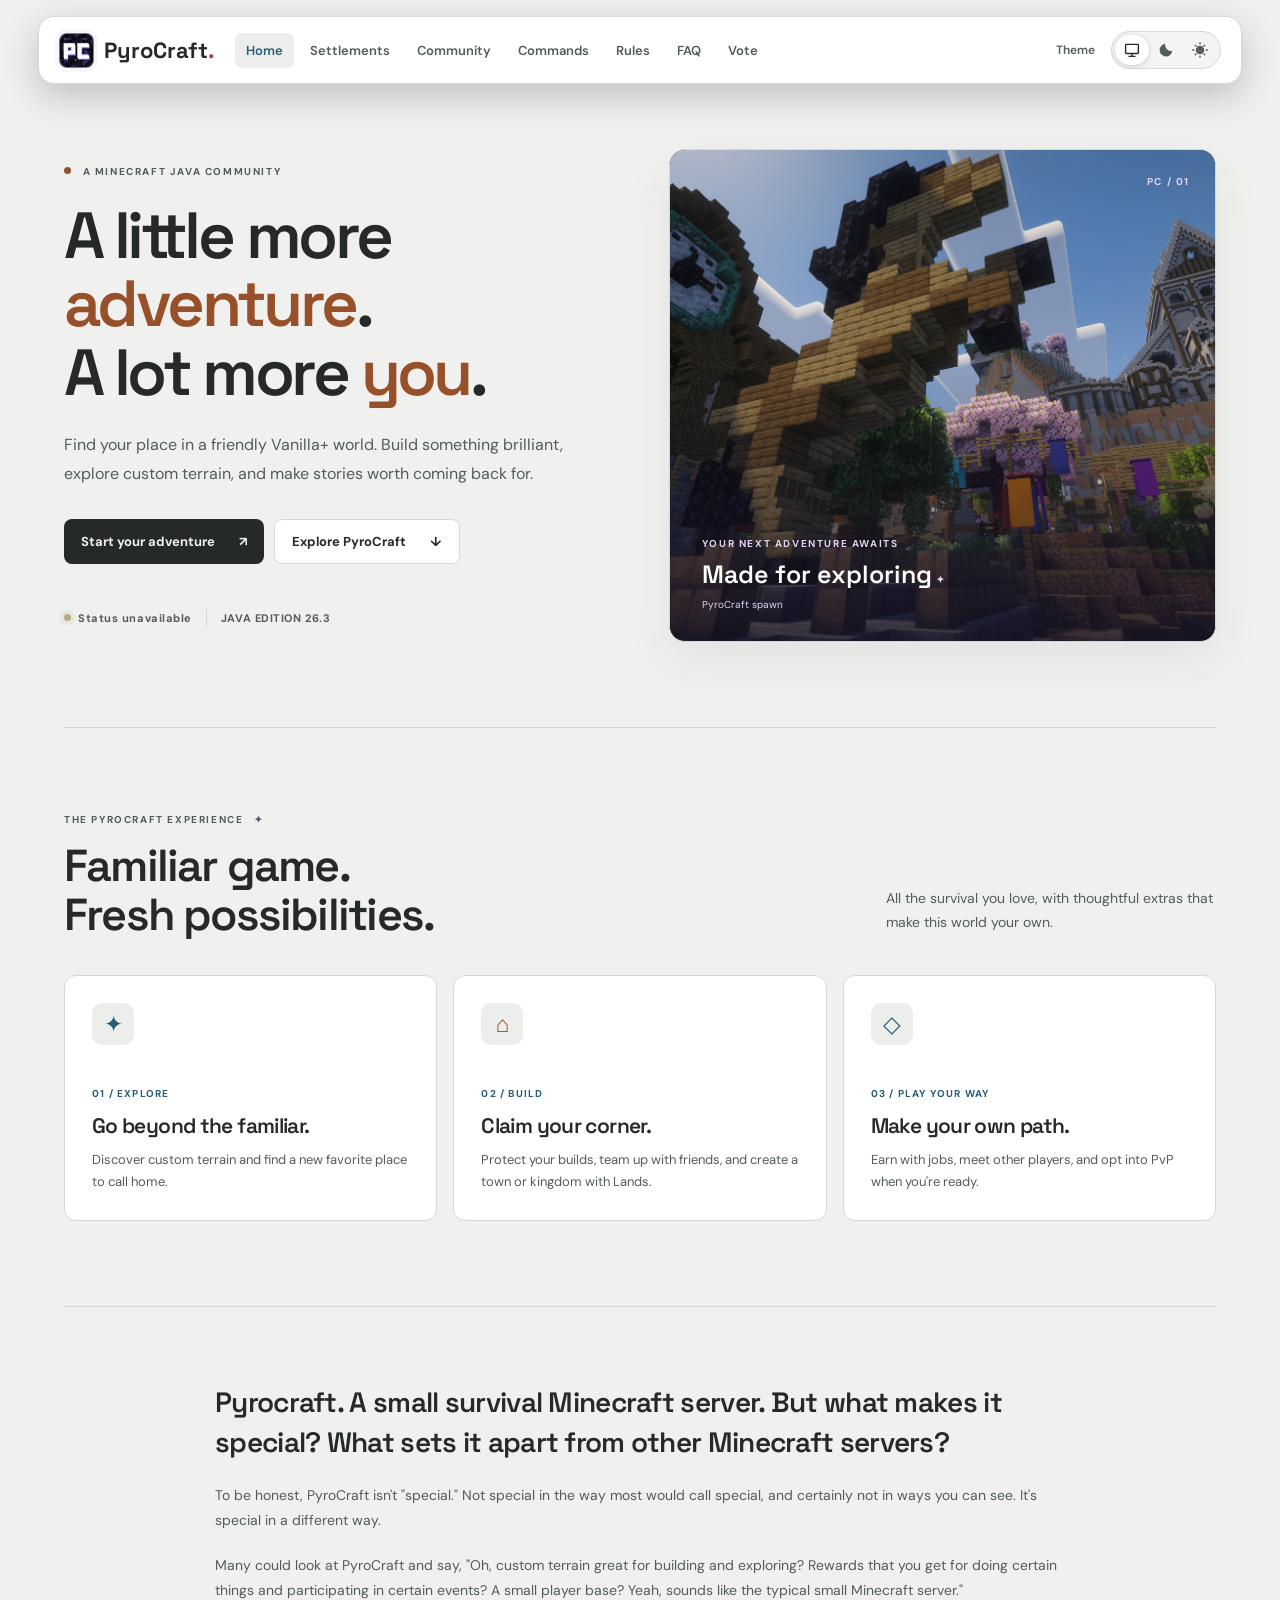
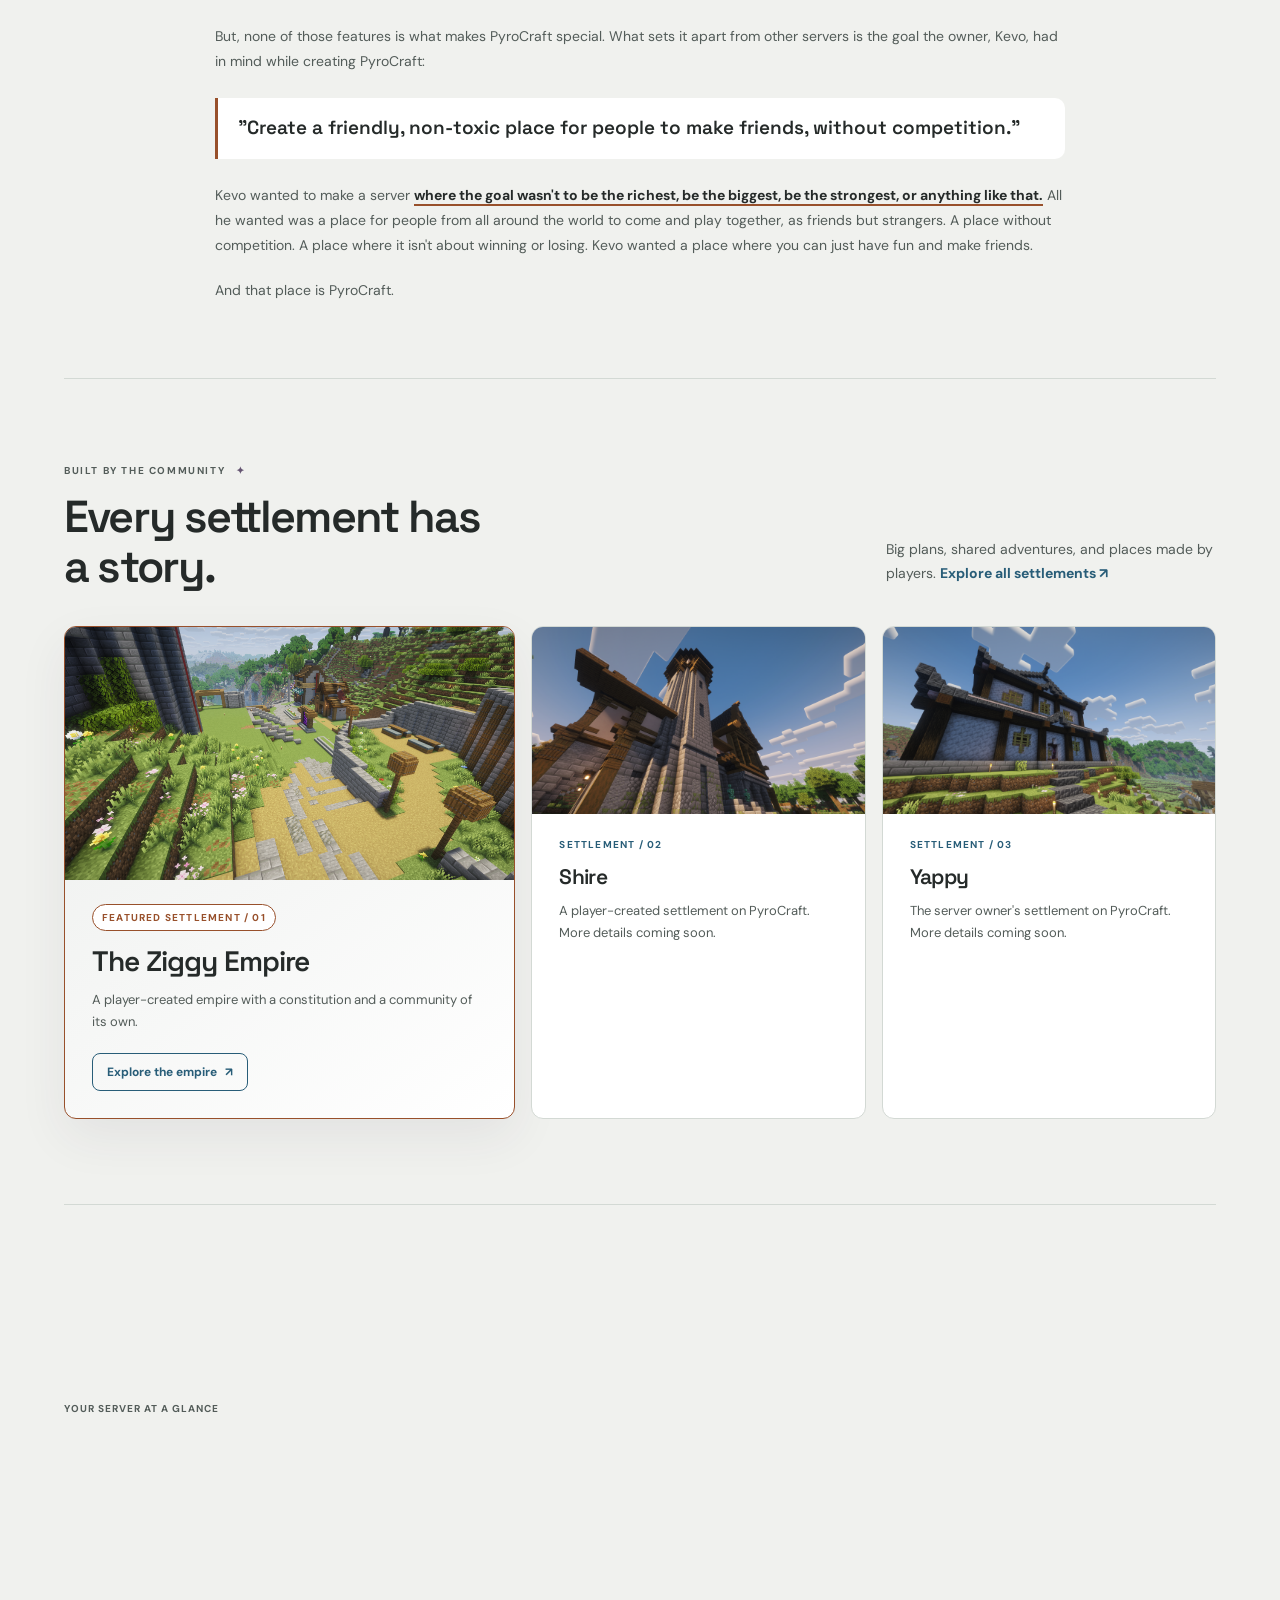
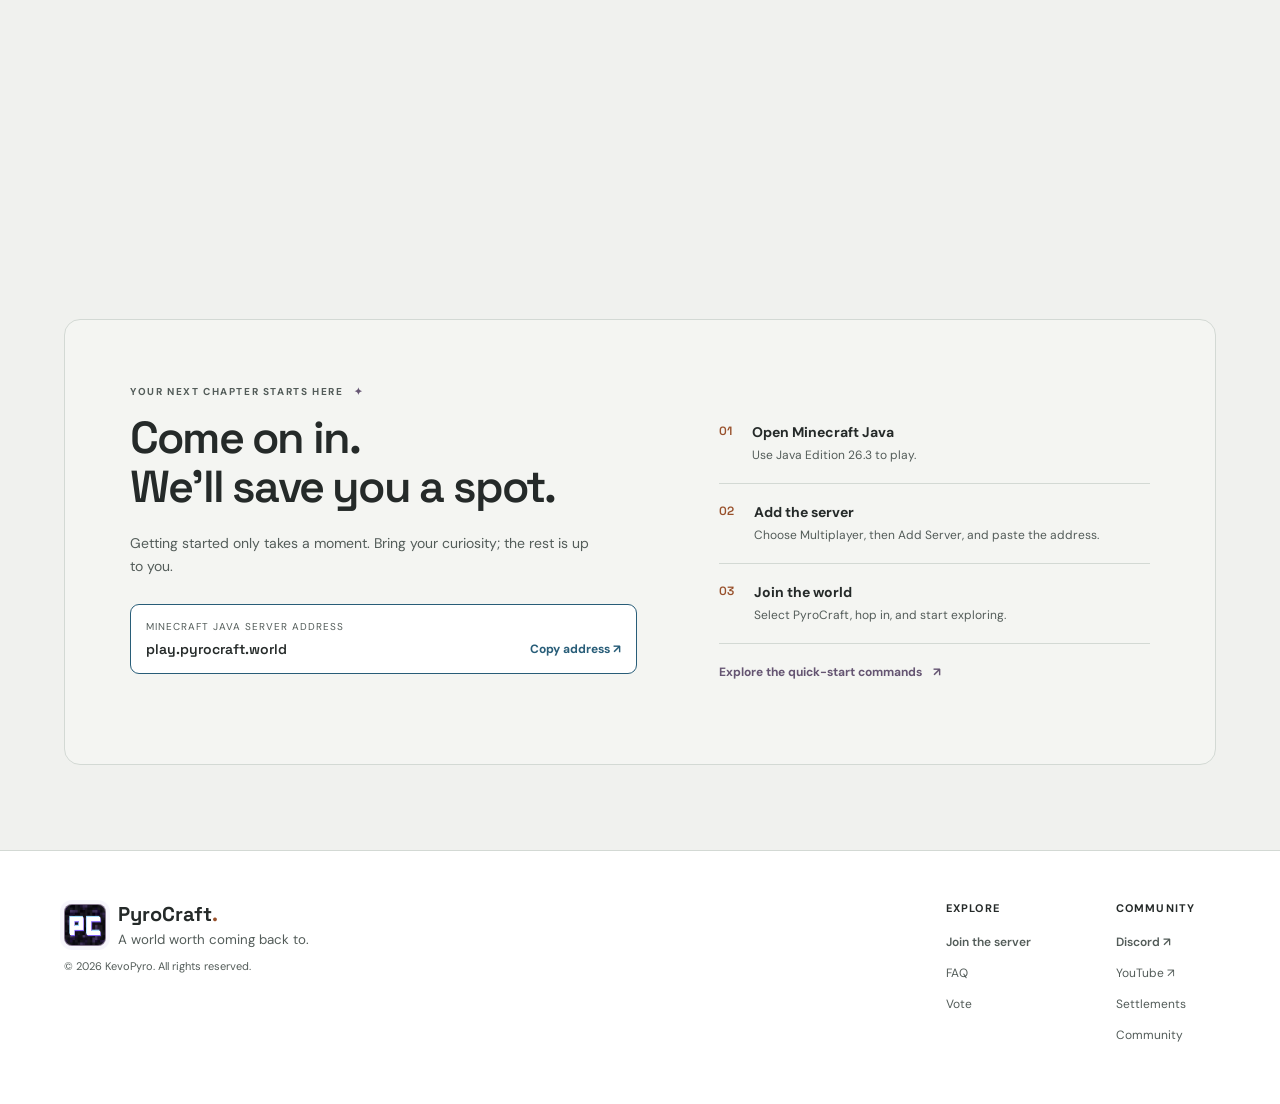
==== commit 69c2e0e1: "v 2.0.0 COMPLELY REDESIGNED SITE Completely redesigned site, removed updates, made graph more consis" ====
--- a/index.html
+++ b/index.html
@@ -1,334 +1,103 @@
 <!doctype html>
 <html lang="en">
-	<head>
-		<meta charset="UTF-8" />
-		<meta name="viewport" content="width=device-width, initial-scale=1.0" />
-		<meta name="theme-color" content="#0b1118" />
-		<link rel="icon" type="image/png" href="assets/logo.png" />
-		<title>PyroCraft | Minecraft Server</title>
-		<link rel="preconnect" href="https://fonts.googleapis.com" />
-		<link rel="preconnect" href="https://fonts.gstatic.com" crossorigin />
-		<link href="https://fonts.googleapis.com/css2?family=DM+Sans:wght@400;500;600;700&family=Space+Grotesk:wght@500;600;700&display=swap" rel="stylesheet" />
-		<link rel="stylesheet" href="style.css" />
-	</head>
-	<body>
-		<div class="app-shell">
-			<main class="main-content" id="top">
-				<header class="topbar">
-					<a class="brand" id="brand-logo" href="/" aria-label="Pyrocraft home"><img class="brand-mark" src="assets/logo.png" alt="" /><span>PyroCraft</span></a>
-					<nav class="site-nav" aria-label="Main"><a href="./" aria-current="page">Home</a><a href="faq/">FAQ</a><a href="vote/">Vote</a></nav>
-					<div class="topbar-actions">
-						<span class="server-pill"><i id="server-status-dot"></i> <span id="server-status">Checking status</span></span>
-					</div>
-				</header>
-
-				<div class="page-content" id="overview">
-
-					<div class="main-column">
-
-						<section class="welcome-row" id="about">
-							<div>
-								<p class="eyebrow">
-									PYROCRAFT<span>•</span>
-									<span id="server-version">JAVA EDITION 26.3</span>
-								</p>
-
-								<h1>A world worth <em>coming back to.</em></h1>
-
-								<p class="welcome-copy">
-									A friendly Vanilla+ server for Minecraft players of all kinds.
-									PyroCraft offers a welcoming community, classic survival gameplay,
-									and a few carefully chosen features that add to the experience
-									without taking away from the vanilla feel. Whether you're here
-									to build, explore, create, or simply hang out with friends,
-									there's a place for you in PyroCraft.
-								</p>
-							</div>
-
-							<div class="server-address" id="connect">
-								<span>Server address</span>
-								<strong id="server-address">pyrocraft.kinetichosting.gg</strong>
-								<button id="copy-address" aria-label="Copy server address">
-									Copy link
-								</button>
-							</div>
-							<button class="useful-commands" id="open-info" type="button" aria-haspopup="dialog" aria-controls="info-modal">
-								<strong>New to the server? Take a look at our quick-start commands guide here! <span> →</span></strong>
-							</button>
-							<a class="useful-commands" href="/faq/">
-								<strong>Frequently asked questions <span>→</span></strong>
-							</a>
-						</section>
-
-						<article class="panel chart-panel" id="activity">
-							<div class="panel-heading">
-								<div>
-									<h2>Server activity</h2>
-									<p>Players online over the last 24 hours.</p>
-								</div>
-
-								<div class="chart-heading-meta">
-									<span class="chart-legend">
-										<i></i> Players
-									</span>
-
-									<strong id="chart-latest">-- online</strong>
-								</div>
-							</div>
-
-							<div class="chart-wrap">
-								<svg
-									viewBox="0 0 720 220"
-									role="img"
-									aria-label="A line graph showing server activity over the last 24 hours"
-								>
-									<defs>
-										<linearGradient
-											id="chart-fill"
-											x1="0"
-											x2="0"
-											y1="0"
-											y2="1"
-										>
-											<stop
-												offset="0"
-												stop-color="#9C91D1"
-												stop-opacity=".34"
-											/>
-											<stop
-												offset="1"
-												stop-color="#9C91D1"
-												stop-opacity="0"
-											/>
-										</linearGradient>
-									</defs>
-
-									<g class="chart-grid">
-										<line x1="0" y1="20" x2="720" y2="20"/>
-										<line x1="0" y1="74" x2="720" y2="74"/>
-										<line x1="0" y1="128" x2="720" y2="128"/>
-										<line x1="0" y1="182" x2="720" y2="182"/>
-									</g>
-
-									<g id="chart-y-labels" class="chart-y-labels" aria-hidden="true"/>
-									<path id="chart-area" class="chart-area"/>
-									<path id="chart-line" class="chart-line"/>
-									<g id="chart-points" class="chart-points"/>
-								</svg>
-
-								<div id="chart-empty" class="chart-empty">
-									Collecting activity data
-								</div>
-
-								<div id="chart-labels" class="chart-labels"></div>
-							</div>
-
-							<div id="chart-stats" class="chart-stats"></div>
-						</article>
-
-						<article id="updates">
-
-							<section class="updates-card panel" id="updates">
-								<div class="panel-heading">
-									<div>
-										<h2>Latest updates</h2>
-										<p>What's happening on PyroCraft.</p>
-									</div>
-									<button class="text-link" id="view-updates" type="button">
-										View all <span>→</span>
-									</button>
-								</div>
-
-								<div id="latest-updates" class="latest-updates">
-									<div class="empty-state">Loading updates...</div>
-								</div>
-							</section>
-
-
-
-						</article>
-
-					</div>
-
-
-					<aside class="side-column">
-
-						<article class="panel activity-panel" id="players">
-							<div class="panel-heading">
-								<div>
-									<h2>
-										Online now
-										<span id="online-count" class="count-badge">
-											Unavailable
-										</span>
-									</h2>
-
-									<p>Players currently exploring.</p>
-
-									<p class="stats-note">
-										Online user stats may not be 100% up to date.
-									</p>
-								</div>
-
-							</div>
-
-							<div class="activity-list" id="player-list">
-								<div class="empty-state">
-									Player data unavailable
-								</div>
-							</div>
-							<div class="plus-more" id="plus-more"></div>
-
-						</article>
-
-
-						<article class="community-card">
-							<p>Stay in the loop</p>
-
-							<div>
-								<a
-									href="https://dc.gg/pyrocraft"
-									target="_blank"
-									rel="noreferrer"
-								>
-									<span class="community-icon discord-icon">◌</span>
-									Discord
-								</a>
-
-								<a
-									href="https://youtube.com/@kevopyro"
-									target="_blank"
-									rel="noreferrer"
-								>
-									<span class="community-icon youtube-icon">▶</span>
-									YouTube
-								</a>
-							</div>
-						</article>
-
-
-						<section class="stats-grid" aria-label="Server summary">
-
-							<article class="stat-card">
-								<div class="stat-header">
-									<span>Server uptime</span>
-									<span class="stat-icon green">◷</span>
-								</div>
-
-								<strong class="stat-value">
-									<span id="uptime-value">Collecting data</span>
-								</strong>
-
-								<p class="stat-change">
-									<span id="uptime-detail">Waiting for history</span>
-								</p>
-
-								<div class="progress-track">
-									<span id="uptime-progress" style="width: 0%"></span>
-								</div>
-
-								<p class="progress-label">
-									<span>Uptime history</span>
-									<b id="uptime-period">--</b>
-								</p>
-							</article>
-
-
-							<article class="stat-card location-card">
-								<div class="stat-header">
-									<span>Server location</span>
-									<span class="stat-icon blue">⌖</span>
-								</div>
-
-								<strong class="location-name">Amsterdam</strong>
-
-								<p class="location-detail">
-									Netherlands
-								</p>
-
-								<p class="restart-detail">
-									<span>Daily restart</span>
-									<strong id="restart-time">9:00 PM MT</strong>
-								</p>
-							</article>
-							<article class="community-card">
-								<h3>Vote for Pyrocraft!</h3>
-								<p>Vote for our server to receive awesome in-game rewards!</p>
-								<a href="/vote" rel="noopener noreferrer" class="useful-commands">
-									<strong>Vote Now!</strong>
-								</a>
-							</article>
-
-						</section>
-
-					</aside>
-
-				</div>
-				<footer class="main-footer">
-					<div class="footer-brand">
-						<div class="footer-name">
-							<img src="assets/logo.png" class="footer-logo">
-							<div>
-								<h1>Pyrocraft</h1>
-								<small>© 2026 KevoPyro. All rights reserved.</small>
-							</div>
-						</div>
-					</div>
-					<span class="spacer"></span>
-					<div class="footer-links">
-						<h2>Links:</h2>
-						<ul>
-							<li><a href="/vote">Vote For Pyrocraft!</a></li>
-							<li><a href="/faq/">Frequently Asked Questions</a></li>
-							<li><a href="https://discord.gg/pyrocraft" target="_blank" rel="noopener">Discord</a></li>
-							<li><a href="https://youtube.com/@kevopyro" target="_blank" rel="noopener">Youtube</a></li>
-						</ul>
-					</div>
-				</footer>
-
-			</main>
+<head>
+	<meta charset="UTF-8" />
+	<meta name="viewport" content="width=device-width, initial-scale=1.0" />
+	<meta name="theme-color" content="#11111f" />
+	<meta name="description" content="Explore, build, and make your mark on PyroCraft, a friendly Vanilla+ Minecraft Java server." />
+	<link rel="icon" type="image/png" href="assets/logo.png" />
+	<title>PyroCraft | Your world, your story</title>
+	<link rel="preconnect" href="https://fonts.googleapis.com" />
+	<link rel="preconnect" href="https://fonts.gstatic.com" crossorigin />
+	<link href="https://fonts.googleapis.com/css2?family=DM+Sans:wght@400;500;600;700&family=Space+Grotesk:wght@500;600;700&display=swap" rel="stylesheet" />
+	<script src="theme.js"></script>
+	<script src="animations.js" defer></script>
+	<script src="external-links.js" defer></script>
+	<link rel="stylesheet" href="style.css" />
+	<link rel="stylesheet" href="redesign.css?v=10" />
+	<link rel="stylesheet" href="theme-switch.css" />
+</head>
+<body class="home-page">
+	<a class="skip-link" href="#main">Skip to content</a>
+	<header class="topbar">
+		<a class="brand" id="brand-logo" href="./" aria-label="PyroCraft home"><img class="brand-mark" src="assets/logo.png" alt="" /><span>PyroCraft<span class="brand-dot">.</span></span></a>
+		<nav class="site-nav" aria-label="Main navigation">
+			<a href="/" aria-current="page">Home</a><a href="settlements/">Settlements</a><a href="community/">Community</a><a href="commands/">Commands</a><a href="rules/">Rules</a><a href="faq/">FAQ</a><a href="vote/">Vote</a>
+		</nav>
+		<div class="topbar-actions">
+			<fieldset class="theme-switch"><legend>Theme</legend><div class="theme-options"><label><input type="radio" name="theme" value="system" checked /><span>System</span></label><label><input type="radio" name="theme" value="dark" /><span>Dark</span></label><label><input type="radio" name="theme" value="light" /><span>Light</span></label></div></fieldset>
 		</div>
-		<div class="easter-egg" id="easter-egg" role="status" aria-live="polite" hidden></div>
-
-		<section class="info-modal" id="info-modal" role="dialog" aria-modal="true" aria-labelledby="info-title" hidden>
-			<div class="info-modal-backdrop" data-close-info></div>
-			<div class="info-modal-panel">
-				<header class="info-modal-header">
-					<div><p class="eyebrow">PYROCRAFT<span>•</span> SERVER GUIDE</p><h2 id="info-title">Commands &amp; server info</h2><p>Some basic commands to help you get around</p></div>
-					<button class="modal-close" id="close-info" type="button" aria-label="Close server information">×</button>
-				</header>
-				<div class="command-layout">
-					<section class="command-group"><div class="command-group-heading"><span class="command-index">01</span><div><h3>Getting around</h3><p>Move quickly and find your way home.</p></div></div><div class="command-list"><div><code>/spawn</code><span>Return to spawn.</span></div><div><code>/home &lt;name&gt;</code><span>Teleport to your home.</span></div><div><code>/sethome &lt;name&gt;</code><span>Set your home at your current location.</span></div><div><code>/back</code><span>Return to your previous location.</span></div><div><code>/rtp</code><span>Teleport to a random location.</span></div></div></section>
-					<section class="command-group"><div class="command-group-heading"><span class="command-index">02</span><div><h3>Players</h3><p>Connect and communicate with the community.</p></div></div><div class="command-list"><div><code>/tpa &lt;player&gt;</code><span>Request to teleport to a player.</span></div><div><code>/tpahere &lt;player&gt;</code><span>Request a player to teleport to your location</span></div><div><code>/tpaccept</code><span>Accept an incoming teleport request.</span></div><div><code>/msg &lt;player&gt; &lt;message&gt;</code><span>Send a private message.</span></div></div></section>
-					<section class="command-group"><div class="command-group-heading"><span class="command-index">03</span><div><h3>World &amp; claims</h3><p>Protect builds and manage your space.</p></div></div><div class="command-list"><div><code>/lands create &lt;name&gt;</code><span>Start or manage a land claim.</span></div><div><code>/lands trust &lt;player&gt;</code><span>Give a player access to your claim.</span></div><div><code>/lands untrust &lt;player&gt;</code><span>Remove a player's access to your land claims.</span></div><div><code>/lands map</code><span>Opens a menu to veiw and buy your land claims</span></div><div><code>/lands spawn &lt;name&gt;</code><span>Teleport to your land.</span></div></div></section>
-				</div>
-				<footer class="info-modal-footer"><a href="https://dc.gg/pyrocraft" target="_blank" rel="noreferrer">Don't see a command? Ask us in our Discord! <span aria-hidden="true">↗</span></a></footer>
+	</header>
+	<main id="main">
+		<section class="hero section-wrap" aria-labelledby="hero-title">
+			<div class="hero-copy">
+				<p class="eyebrow"><span class="eyebrow-dot"></span> A MINECRAFT JAVA COMMUNITY</p>
+				<h1 id="hero-title">A little more <em>adventure</em>.<br />A lot more <em>you</em>.</h1>
+				<p class="hero-description">Find your place in a friendly Vanilla+ world. Build something brilliant, explore custom terrain, and make stories worth coming back for.</p>
+				<div class="hero-actions"><a class="button button-primary" href="#join">Start your adventure <span aria-hidden="true">↗</span></a><a class="button button-quiet" href="#discover">Explore PyroCraft <span aria-hidden="true">↓</span></a></div>
+				<div class="hero-status"><span class="server-pill"><i id="server-status-dot" class="status-unknown"></i><span id="server-status">Checking status</span></span><span class="status-divider"></span><span id="server-version">JAVA EDITION 26.3</span></div>
 			</div>
-		</section>
-		<section class="updates-modal" id="updates-modal" role="dialog" aria-modal="true" aria-labelledby="updates-title" hidden>
-			<div class="updates-modal-backdrop" data-close-updates></div>
-
-			<div class="updates-modal-panel">
-				<header class="updates-modal-header">
-					<div>
-						<p class="eyebrow">PYROCRAFT <span>•</span> UPDATES</p>
-						<h2 id="updates-title">Server updates</h2>
-						<p>News, changes, and announcements from PyroCraft.</p>
-						<a class="text-link" id="join-discord-updates" href="https://discord.gg/pyrocraft" target="_blank" rel="noopener noreferrer">Find more updates on our Discord!</a>
-					</div>
-
-					<button class="modal-close" id="close-updates" type="button" aria-label="Close updates">
-						×
-					</button>
-				</header>
-
-				<div id="updates-list" class="updates-list">
-					<div class="empty-state">Loading updates...</div>
-				</div>
-				
+			<div class="hero-art">
+				<img src="assets/spawn.png" alt="The PyroCraft spawn area, with buildings and colorful banners" />
+				<div class="art-caption"><span>YOUR NEXT ADVENTURE AWAITS</span><strong>Made for exploring<span> ✦</span></strong><small>PyroCraft spawn</small></div>
+				<span class="art-number" aria-hidden="true">PC / 01</span>
 			</div>
 		</section>
 
-		<script src="script.js"></script>
-	</body>
+		<section class="section-wrap discover-section" id="discover">
+			<div class="section-intro"><div><p class="eyebrow">THE PYROCRAFT EXPERIENCE <span>✦</span></p><h2>Familiar game.<br /><em>Fresh possibilities.</em></h2></div><p>All the survival you love, with thoughtful extras that make this world your own.</p></div>
+			<div class="feature-grid">
+				<article class="feature-card"><span class="feature-icon" aria-hidden="true">✦</span><span class="card-index">01 / EXPLORE</span><h3>Go beyond the familiar.</h3><p>Discover custom terrain and find a new favorite place to call home.</p></article>
+				<article class="feature-card"><span class="feature-icon" aria-hidden="true">⌂</span><span class="card-index">02 / BUILD</span><h3>Claim your corner.</h3><p>Protect your builds, team up with friends, and create a town or kingdom with Lands.</p></article>
+				<article class="feature-card"><span class="feature-icon" aria-hidden="true">◇</span><span class="card-index">03 / PLAY YOUR WAY</span><h3>Make your own path.</h3><p>Earn with jobs, meet other players, and opt into PvP when you're ready.</p></article>
+			</div>
+		</section>
+
+		<section class="section-wrap story-section" aria-label="What makes PyroCraft different">
+			<div class="story-copy">
+				<p class="story-intro">Pyrocraft. A small survival Minecraft server. But what makes it special? What sets it apart from other Minecraft servers?</p>
+				<p>To be honest, PyroCraft isn't "special." Not special in the way most would call special, and certainly not in ways you can see. It's special in a different way.</p>
+				<p>Many could look at PyroCraft and say, "Oh, custom terrain great for building and exploring? Rewards that you get for doing certain things and participating in certain events? A small player base? Yeah, sounds like the typical small Minecraft server."</p>
+				<p>But, none of those features is what makes PyroCraft special. What sets it apart from other servers is the goal the owner, Kevo, had in mind while creating PyroCraft:</p>
+				<blockquote class="story-quote">"Create a friendly, non-toxic place for people to make friends, without competition."</blockquote>
+				<p>Kevo wanted to make a server <b>where the goal wasn't to be the richest, be the biggest, be the strongest, or anything like that.</b> All he wanted was a place for people from all around the world to come and play together, as friends but strangers. A place without competition. A place where it isn't about winning or losing. Kevo wanted a place where you can just have fun and make friends.</p>
+				<p>And that place is PyroCraft.</p>
+			</div>
+		</section>
+
+		<section class="section-wrap kingdoms-section" id="kingdoms">
+			<div class="section-intro"><div><p class="eyebrow">BUILT BY THE COMMUNITY <span>✦</span></p><h2>Every settlement has<br /><em>a story.</em></h2></div><p>Big plans, shared adventures, and places made by players. <a class="inline-link" href="settlements/">Explore all settlements ↗</a></p></div>
+			<div class="kingdom-grid">
+				<article class="kingdom-card kingdom-featured"><img class="settlement-image" src="assets/ziggy_empire.png" alt="A view of the Ziggy Empire settlement" /><span class="card-index">FEATURED SETTLEMENT / 01</span><h3>The Ziggy Empire</h3><p>A player-created empire with a constitution and a community of its own.</p><a href="settlements/ziggy-empire/">Explore the empire <span aria-hidden="true">↗</span></a></article>
+				<article class="kingdom-card"><img class="settlement-image" src="assets/shire.png" alt="A view of the Shire settlement" /><span class="card-index">SETTLEMENT / 02</span><h3>Shire</h3><p>A player-created settlement on PyroCraft. More details coming soon.</p></article>
+				<article class="kingdom-card"><img class="settlement-image" src="assets/yappy.png" alt="A view of the Yappy settlement" /><span class="card-index">SETTLEMENT / 03</span><h3>Yappy</h3><p>The server owner's settlement on PyroCraft. More details coming soon.</p></article>
+			</div>
+		</section>
+
+		<section class="section-wrap community-section" id="community">
+			<div class="section-intro"><div><p class="eyebrow">YOUR COMMUNITY HUB <span>✦</span></p><h2>Stay in the <em>loop.</em></h2></div><p>Check the server or find your people. <a class="inline-link" href="community/">Visit the community page ↗</a></p></div>
+			<div class="hub-toolbar"><span>YOUR SERVER AT A GLANCE</span></div>
+			<div class="hub-grid" id="dashboard">
+				<article class="panel activity-panel"><div class="panel-heading"><div><p class="card-index">SAY HELLO</p><h2><span id="players-label">Online now</span> <span id="online-count" class="count-badge">Unavailable</span></h2><p id="stats-freshness">Checking server data…</p></div></div><div class="activity-list" id="player-list"><div class="empty-state">Checking player data</div></div></article>
+				<article class="panel hub-links"><p class="card-index">GOOD TO HAVE YOU HERE</p><h2>Better together.</h2><p>Find friends, get help, and support the server.</p><div class="hub-link-list"><a data-external-link="discord" href="https://dc.gg/pyrocraft" target="_blank" rel="noopener noreferrer">Join our Discord <span>↗</span></a><a data-external-link="youtube" href="https://youtube.com/@kevopyro" target="_blank" rel="noopener noreferrer">Watch on YouTube <span>↗</span></a><a href="vote/">Vote &amp; earn rewards <span>↗</span></a><a href="faq/">Browse the FAQ <span>↗</span></a></div></article>
+				<article class="stat-card"><div class="stat-header"><span>Server uptime</span><span class="stat-icon green">◷</span></div><strong class="stat-value"><span id="uptime-value">Collecting data</span></strong><p class="stat-change"><span id="uptime-detail">Waiting for history</span></p><div class="progress-track"><span id="uptime-progress" style="width: 0%"></span></div><p class="progress-label"><span>Uptime history</span><b id="uptime-period">--</b></p></article>
+				<article class="stat-card location-card"><div class="stat-header"><span>Server location</span><span class="stat-icon blue">⌖</span></div><strong class="location-name">Amsterdam</strong><p class="location-detail">Netherlands</p><p class="restart-detail"><span>Daily restart</span><strong id="restart-time">9:00 PM MT</strong></p></article>
+			</div>
+		</section>
+		<section class="section-wrap join-section bottom-join-section" id="join" aria-label="Join PyroCraft">
+			<div class="join-heading"><p class="eyebrow">YOUR NEXT CHAPTER STARTS HERE <span>✦</span></p><h2>Come on in.<br /><em>We'll save you a spot.</em></h2><p>Getting started only takes a moment. Bring your curiosity; the rest is up to you.</p>
+				<div class="server-address" id="connect-bottom"><span>MINECRAFT JAVA SERVER ADDRESS</span><strong id="server-address-bottom">play.pyrocraft.world</strong><button class="copy-address" id="copy-address-bottom" type="button" aria-label="Copy server address">Copy address ↗</button></div><p class="copy-feedback" id="copy-feedback-bottom" role="status"></p>
+			</div>
+			<div class="join-steps"><div><span>01</span><p><strong>Open Minecraft Java</strong><small class="join-version" id="join-version-bottom">Use Java Edition 26.3 to play.</small></p></div><div><span>02</span><p><strong>Add the server</strong><small>Choose Multiplayer, then Add Server, and paste the address.</small></p></div><div><span>03</span><p><strong>Join the world</strong><small>Select PyroCraft, hop in, and start exploring.</small></p></div>
+				<button class="guide-link open-info" id="open-info-bottom" type="button" aria-haspopup="dialog" aria-controls="info-modal">Explore the quick-start commands <span>↗</span></button>
+			</div>
+		</section>
+	</main>
+	<footer class="main-footer"><div class="footer-brand"><div class="footer-name"><img src="assets/logo.png" class="footer-logo" alt="" /><div><strong>PyroCraft<span class="brand-dot">.</span></strong><small>A world worth coming back to.</small></div></div><p>© 2026 KevoPyro. All rights reserved.</p></div><div class="footer-links"><h2>EXPLORE</h2><ul><li><a href="#join">Join the server</a></li><li><a href="faq/">FAQ</a></li><li><a href="vote/">Vote</a></li></ul></div><div class="footer-links"><h2>COMMUNITY</h2><ul><li><a data-external-link="discord" href="https://dc.gg/pyrocraft" target="_blank" rel="noopener noreferrer">Discord ↗</a></li><li><a data-external-link="youtube" href="https://youtube.com/@kevopyro" target="_blank" rel="noopener noreferrer">YouTube ↗</a></li><li><a href="settlements/">Settlements</a></li><li><a href="community/">Community</a></li></ul></div></footer>
+	<div class="easter-egg" id="easter-egg" role="status" aria-live="polite" hidden></div>
+	<section class="info-modal" id="info-modal" role="dialog" aria-modal="true" aria-labelledby="info-title" hidden><div class="info-modal-backdrop" data-close-info></div><div class="info-modal-panel"><header class="info-modal-header"><div><p class="eyebrow">PYROCRAFT <span>•</span> SERVER GUIDE</p><h2 id="info-title">Your first steps.</h2><p>Copy a command and replace placeholders such as &lt;player&gt; before sending.</p></div><button class="modal-close" id="close-info" type="button" aria-label="Close server information">×</button></header>
+		<div class="command-layout" id="quick-start-commands"></div><footer class="info-modal-footer"><span>Be kind. Griefing is not allowed.</span><a href="commands/">View all listed commands ↗</a><a href="faq/">Read the FAQ ↗</a><a data-external-link="discord" href="https://dc.gg/pyrocraft" target="_blank" rel="noopener noreferrer">Ask on Discord ↗</a></footer></div></section>
+	<script src="commands/commands.js"></script>
+	<script src="script.js?v=10"></script>
+</body>
 </html>
--- a/style.css
+++ b/style.css
@@ -455,7 +455,6 @@
 .stats-grid > .community-card a.useful-commands:hover,
 .stats-grid > .community-card a.useful-commands:focus-visible { border-color: var(--orange-secondary); background: rgba(240, 163, 111, .16); }
 /* Updates List Configurations */
-.updates-card { grid-area: updates; }
 .latest-updates { display: grid; gap: 8px; }
 .update-preview {
 display: flex;
@@ -479,48 +478,14 @@
 .update-preview strong { color: #d9e4e1; font-size: 11px; }
 .update-preview div span { margin-top: 4px; color: #9aaab0; font-size: 9px; }
 .update-arrow { color: var(--orange-secondary); font-size: 15px; }
-#view-updates { padding: 0; border: 0; background: none; color: var(--orange); font-size: 11px; font-weight: 700; cursor: pointer; }
-#view-updates span { margin-left: 5px; font-size: 15px; }
-#view-updates:hover, #view-updates:focus-visible { color: #fff; outline: none; }
-#view-updates:focus-visible { box-shadow: 0 0 0 3px rgba(156, 145, 209, .22); border-radius: 4px; }
-#join-discord-updates {padding: 0; border: 0; background: none; color: var(--orange); font-size: 11px; font-weight: 700; cursor: pointer;}
-/* Global Update Articles */
-.updates-list { display: grid; gap: 0; padding: 24px 36px 30px; }
-.update-item {
-display: grid;
-grid-template-columns: 52px minmax(0, 1fr);
-gap: 15px;
-padding: 16px 0;
-border-bottom: 1px solid rgba(125, 151, 159, .14);
-}
-.update-item:first-child { padding-top: 0; }
-.update-item:last-child { padding-bottom: 0; border-bottom: 0; }
-.update-date {
-display: flex;
-flex-direction: column;
-align-items: center;
-justify-content: center;
-width: 52px;
-height: 52px;
-border: 1px solid rgba(156, 145, 209, .2);
-border-radius: 9px;
-background: rgba(156, 145, 209, .08);
-}
-.update-date span { color: var(--orange-secondary); font-size: 8px; font-weight: 700; letter-spacing: 1.2px; }
-.update-date strong { margin-top: 2px; color: #edf4f2; font: 600 20px "Space Grotesk", sans-serif; line-height: 1; }
-.update-body { min-width: 0; }
-.update-meta { display: flex; align-items: center; gap: 8px; margin-bottom: 5px; color: #9aaab0; font-size: 9px; }
-.update-tag { padding: 3px 6px; border-radius: 4px; background: rgba(240, 163, 111, .13); color: #ffc18f; font-size: 8px; font-weight: 700; letter-spacing: .8px; }
-.update-body h3 { margin: 0 0 5px; color: #d9e4e1; font: 600 13px "Space Grotesk", sans-serif; }
-.update-body p { margin: 0; color: #a0afb5; font-size: 10px; line-height: 1.5; }
 /* Interactive Overlays Engine (Modals) */
 body.modal-open { overflow: hidden; }
 .text-link, .community-card a, .server-address button { outline: none; }
 :is(.text-link, .community-card a, .server-address button):focus-visible { box-shadow: 0 0 0 3px rgba(156, 145, 209, .22); }
-.info-modal[hidden], .updates-modal[hidden] { display: none; }
-.info-modal, .updates-modal { position: fixed; inset: 0; z-index: 40; display: grid; place-items: center; padding: 24px; overflow-y: auto; }
-.info-modal-backdrop, .updates-modal-backdrop { position: fixed; inset: 0; background: rgba(3, 7, 11, .82); backdrop-filter: blur(8px); }
-.info-modal-panel, .updates-modal-panel {
+.info-modal[hidden] { display: none; }
+.info-modal { position: fixed; inset: 0; z-index: 40; display: grid; place-items: center; padding: 24px; overflow-y: auto; }
+.info-modal-backdrop { position: fixed; inset: 0; background: rgba(3, 7, 11, .82); backdrop-filter: blur(8px); }
+.info-modal-panel {
 position: relative;
 width: min(100%, 980px);
 max-height: calc(100vh - 48px);
@@ -530,10 +495,9 @@
 	background: linear-gradient(145deg, #20323b, #121d26 55%, #192630);
 box-shadow: 0 30px 90px rgba(0, 0, 0, .5);
 }
-.updates-modal-panel { width: min(100%, 850px); }
-.info-modal-header, .updates-modal-header { display: flex; justify-content: space-between; gap: 24px; padding: 34px 36px 28px; border-bottom: 1px solid rgba(125, 151, 159, .18); }
-.info-modal-header h2, .updates-modal-header h2 { margin: 0 0 8px; color: #f2f7f5; font: 600 clamp(26px, 4vw, 42px) "Space Grotesk", sans-serif; }
-.info-modal-header p:last-child, .updates-modal-header p:last-child { margin: 0; color: #a8b8bc; font-size: 13px; }
+.info-modal-header { display: flex; justify-content: space-between; gap: 24px; padding: 34px 36px 28px; border-bottom: 1px solid rgba(125, 151, 159, .18); }
+.info-modal-header h2 { margin: 0 0 8px; color: #f2f7f5; font: 600 clamp(26px, 4vw, 42px) "Space Grotesk", sans-serif; }
+.info-modal-header p:last-child { margin: 0; color: #a8b8bc; font-size: 13px; }
 .modal-close { width: 34px; height: 34px; flex: 0 0 34px; border: 1px solid rgba(125, 151, 159, .25); border-radius: 50%; background: transparent; color: #a6b5b8; font-size: 25px; line-height: 1; transition: border-color 160ms ease, color 160ms ease, background 160ms ease; }
 .modal-close:hover, .modal-close:focus-visible { border-color: var(--orange); background: rgba(156, 145, 209, .12); color: #fff; outline: none; }
 .command-layout { display: grid; grid-template-columns: repeat(3, 1fr); gap: 16px; padding: 24px 36px 30px; }
@@ -544,6 +508,14 @@
 .command-group-heading p { margin: 0; color: #a0afb5; font-size: 11px; line-height: 1.45; }
 .command-list { display: grid; gap: 10px; }
 .command-list > div { display: grid; gap: 4px; padding-top: 10px; border-top: 1px solid rgba(125, 151, 159, .12); }
+.command-list > .command-entry { display: grid; gap: 5px; padding-top: 10px; border-top: 1px solid rgba(125, 151, 159, .12); }
+.command-syntax { display: flex; align-items: center; justify-content: space-between; gap: 8px; }
+.command-entry-details > p { margin: 4px 0 0; color: var(--subtle); font-size: 12px; line-height: 1.5; }
+.command-copy { flex: 0 0 auto; padding: 5px 9px; border: 1px solid var(--outline); border-radius: 6px; background: var(--surface-soft); color: var(--text); font: 600 11px "DM Sans", sans-serif; cursor: pointer; }
+.command-copy:hover { border-color: var(--accent); color: var(--accent); }
+.command-copy:focus-visible { outline: 2px solid var(--accent); outline-offset: 3px; }
+.external-links-error { position: fixed; z-index: 100; right: 15px; bottom: 15px; max-width: 320px; margin: 0; padding: 12px; border: 1px solid var(--outline); border-radius: 8px; background: var(--surface); color: var(--text); font-size: 12px; }
+a[data-external-link][aria-disabled="true"] { cursor: not-allowed; }
 .command-list code { color: var(--orange); font: 600 11px "Space Grotesk", monospace; overflow-wrap: anywhere; }
 .command-list span { color: #a0afb5; font-size: 10px; line-height: 1.4; }
 .info-modal-footer { display: flex; justify-content: space-between; align-items: center; gap: 16px; padding: 17px 36px; border-top: 1px solid rgba(125, 151, 159, .18); color: #819298; font-size: 11px; }
@@ -554,11 +526,10 @@
 .page-content { grid-template-columns: minmax(0, 1.3fr) minmax(240px, .8fr); }
 }
 @media (max-width: 760px) {
-.info-modal, .updates-modal { padding: 12px; }
-.info-modal-panel, .updates-modal-panel { max-height: calc(100vh - 24px); }
-.info-modal-header, .updates-modal-header { padding: 26px 22px 22px; }
+.info-modal { padding: 12px; }
+.info-modal-panel { max-height: calc(100vh - 24px); }
+.info-modal-header { padding: 26px 22px 22px; }
 .command-layout { grid-template-columns: 1fr; padding: 18px 22px 24px; }
-.updates-list { padding: 20px 22px 24px; }
 .info-modal-footer { padding: 15px 22px; }
 }
 @media (max-width: 680px) {
@@ -570,8 +541,6 @@
 .welcome-copy { font-size: 13px; }
 .server-address { align-self: stretch; width: 100%; transform: none !important; box-shadow: 0 12px 30px rgba(0, 0, 0, .2) !important; }
 .chart-panel, .updates-panel, .activity-panel, .community-card, .stats-grid { width: 100%; }
-.update-item { grid-template-columns: 48px minmax(0, 1fr); gap: 12px; }
-.update-date { width: 48px; height: 48px; }
 .community-card a { padding: 10px 9px; }
 }
 @media (max-width: 520px) {
--- a/redesign.css
+++ b/redesign.css
@@ -0,0 +1,344 @@
+:root {
+	--surface: #242628;
+	--surface-raised: #303234;
+	--surface-soft: #202224;
+	--background: #17191b;
+	--text: #f2f2ef;
+	--subtle: #bec1bf;
+	--accent: #c1b6cf;
+	--accent-strong: #8a7b9b;
+	--blue-accent: #9dc9e1;
+	--orange-accent: #edb58e;
+	--orange: var(--accent);
+	--orange-secondary: var(--accent);
+	--cta-ink: #fff;
+	--outline: #44474a;
+	--warm: #efbd9c;
+	--shadow-new: 0 18px 50px rgba(0, 0, 0, .14);
+}
+[data-theme="light"] {
+	--surface: #fff;
+	--surface-raised: #eceeec;
+	--surface-soft: #f4f5f2;
+	--background: #f0f1ee;
+	--text: #252a29;
+	--subtle: #535c59;
+	--accent: #655572;
+	--accent-strong: #655572;
+	--blue-accent: #285d78;
+	--orange-accent: #98502b;
+	--cta-ink: #fff;
+	--outline: #d3d9d4;
+	--warm: #98513e;
+	--shadow-new: 0 18px 50px rgba(50, 36, 76, .07);
+}
+html { scroll-padding-top: 110px; }
+body { background: var(--background); color: var(--text); }
+h1, h2, h3, strong { color: var(--text); }
+h1 em { color: var(--orange-accent); font-style: normal; }
+h2 em { color: var(--text); font-style: normal; }
+a:focus-visible, button:focus-visible, select:focus-visible, input:focus-visible { outline: 3px solid var(--accent-strong); outline-offset: 3px; }
+.skip-link { position: fixed; top: 8px; left: 8px; z-index: 100; padding: 10px 15px; background: var(--accent); color: var(--background); transform: translateY(-150%); }
+.skip-link:focus { transform: none; }
+.topbar {
+	top: 16px;
+	width: min(1320px, 94%);
+	height: auto;
+	min-height: 68px;
+	margin: 16px auto 0;
+	gap: 20px;
+	padding: 10px 20px;
+	border: 1px solid var(--outline);
+	border-radius: 16px;
+	background: var(--surface);
+	box-shadow: 0 12px 36px rgba(0, 0, 0, .2);
+}
+.brand { color: var(--text); white-space: nowrap; font-size: 22px; }
+.brand-mark { width: 35px; height: 35px; }
+.brand-dot { color: var(--orange-accent); }
+.site-nav { display: flex; align-items: center; gap: 5px; }
+.site-nav { margin: 0; }
+.brand span { display: inline; }
+.site-nav a { padding: 9px 11px; border-radius: 7px; color: var(--subtle); font-size: 13px; font-weight: 600; }
+.site-nav a:hover, .site-nav a[aria-current="page"] { color: var(--blue-accent); background: var(--surface-raised); }
+.topbar-actions { margin-left: auto; }
+.server-pill { color: var(--subtle); }
+.nav-join, .button { display: inline-flex; align-items: center; justify-content: center; gap: 24px; padding: 13px 17px; border-radius: 8px; font-size: 13px; font-weight: 700; }
+.nav-join, .button-primary { background: var(--text); color: var(--background); }
+.nav-join:hover, .button-primary:hover { background: var(--accent); color: var(--background); }
+.nav-join { white-space: nowrap; padding: 11px 14px; }
+.section-wrap { width: min(1320px, 90%); margin: 0 auto; }
+.hero { display: grid; grid-template-columns: 1fr 1fr; gap: 5%; align-items: center; min-height: 610px; padding: 65px 0 85px; }
+.eyebrow { color: var(--subtle); font-size: 10px; font-weight: 700; letter-spacing: .16em; }
+.eyebrow span { color: var(--accent); }
+.eyebrow-dot { display: inline-block; width: 7px; height: 7px; margin: 0 8px 1px 0 !important; border-radius: 50%; background: var(--orange-accent); }
+.hero h1 { margin: 24px 0; font-size: clamp(42px, 5.1vw, 72px); letter-spacing: -.055em; line-height: 1.05; }
+.hero-description { max-width: 500px; margin: 0; color: var(--subtle); font-size: 16px; line-height: 1.8; }
+.hero-actions { display: flex; flex-wrap: wrap; gap: 10px; margin-top: 30px; }
+.button-quiet { border: 1px solid var(--outline); color: var(--text); background: var(--surface); }
+.button-quiet:hover { border-color: var(--accent); }
+.hero-status { display: flex; align-items: center; gap: 14px; margin-top: 45px; color: var(--subtle); font-size: 11px; font-weight: 700; letter-spacing: .05em; }
+.hero-status .server-pill { color: var(--subtle); font-size: 11px; }
+.status-divider { height: 17px; border-left: 1px solid var(--outline); }
+.server-pill i.status-offline { background: #e87979; box-shadow: 0 0 0 4px rgba(232,121,121,.12); }
+.server-pill i.status-unknown { background: #b7ad88; box-shadow: 0 0 0 4px rgba(183,173,136,.12); }
+.hero-art { position: relative; min-width: 0; aspect-ratio: 1.11; overflow: hidden; border: 1px solid var(--outline); border-radius: 16px; background: #414346; box-shadow: var(--shadow-new); }
+.hero-art::after { position: absolute; inset: 45% 0 0; background: linear-gradient(transparent, rgba(20,18,37,.8)); content: ""; pointer-events: none; }
+.hero-art img { position: absolute; inset: 0 auto 0 0; display: block; width: 172%; max-width: none; height: 100%; object-fit: cover; transform: translateX(-20.93%); }
+.art-caption { position: absolute; z-index: 1; bottom: 30px; left: 32px; display: grid; gap: 8px; color: #fff; }
+.art-caption span, .art-number { color: #e2d4f1; font-size: 10px; font-weight: 700; letter-spacing: .16em; }
+.art-caption strong { color: #fff; font: 600 25px "Space Grotesk", sans-serif; }
+.art-caption small { color: #e2d4f1; font-size: 10px; }
+.art-number { position: absolute; z-index: 1; right: 25px; top: 25px; }
+.discover-section, .kingdoms-section, .community-section { padding: 85px 0; border-top: 1px solid var(--outline); }
+.story-section { padding: 75px 0; border-top: 1px solid var(--outline); }
+.story-copy { display: grid; gap: 20px; max-width: 850px; margin: 0 auto; }
+.story-copy p { margin: 0; color: var(--subtle); font-size: 14px; line-height: 1.8; }
+.story-copy b { color: var(--text); font-weight: 700; text-decoration: underline; text-decoration-color: var(--orange-accent); text-decoration-thickness: 2px; text-underline-offset: 4px; }
+.story-copy .story-intro { color: var(--text); font: 600 clamp(20px, 2.4vw, 28px)/1.45 "Space Grotesk", sans-serif; letter-spacing: -.025em; }
+.story-quote { margin: 4px 0; padding: 16px 20px; border-left: 3px solid var(--orange-accent); border-radius: 0 10px 10px 0; background: var(--surface); color: var(--text); font: 600 clamp(16px, 1.7vw, 19px)/1.5 "Space Grotesk", sans-serif; }
+.section-intro { display: flex; justify-content: space-between; align-items: end; gap: 30px; margin-bottom: 35px; }
+.section-intro h2, .join-heading h2 { margin: 15px 0 0; font: 600 clamp(32px, 3.5vw, 49px)/1.1 "Space Grotesk", sans-serif; letter-spacing: -.04em; }
+.section-intro > p { max-width: 330px; margin: 0 0 5px; color: var(--subtle); line-height: 1.7; font-size: 14px; }
+.feature-grid, .kingdom-grid { display: grid; grid-template-columns: repeat(3, 1fr); gap: 16px; }
+.feature-card, .kingdom-card { min-width: 0; padding: 27px; border: 1px solid var(--outline); border-radius: 12px; background: var(--surface); }
+#discover .feature-card.motion-reveal { animation: none; }
+.feature-icon { display: grid; place-items: center; width: 42px; height: 42px; margin-bottom: 42px; border-radius: 10px; background: var(--surface-raised); color: var(--blue-accent); font-size: 23px; }
+.feature-card:nth-child(2) .feature-icon { color: var(--orange-accent); }
+.card-index { display: block; margin: 0 0 12px !important; color: var(--blue-accent) !important; font-size: 10px !important; font-weight: 700; letter-spacing: .12em; }
+.feature-card h3, .kingdom-card h3 { margin: 0 0 10px; font: 600 21px "Space Grotesk", sans-serif; letter-spacing: -.03em; }
+.feature-card p, .kingdom-card p { margin: 0; color: var(--subtle); font-size: 13px; line-height: 1.7; }
+.join-section { display: grid; grid-template-columns: 1fr .85fr; gap: 8%; padding: 65px; border: 1px solid var(--outline); border-radius: 16px; background: var(--surface-soft); }
+.bottom-join-section { margin-bottom: 85px; }
+.join-heading > p:not(.eyebrow):not(.copy-feedback) { max-width: 460px; margin: 20px 0; color: var(--subtle); font-size: 14px; line-height: 1.7; }
+.server-address { margin-top: 25px; padding: 15px; border-color: var(--blue-accent); background: var(--surface); box-shadow: none; }
+.server-address span { color: var(--subtle); }
+.server-address strong { color: var(--text); overflow-wrap: anywhere; }
+.server-address button { color: var(--blue-accent); font-size: 12px; }
+.copy-feedback { min-height: 18px; margin: 7px 0 0; color: var(--subtle); font-size: 12px; }
+.join-steps { display: grid; align-content: center; }
+.join-steps > div { display: flex; gap: 20px; padding: 19px 0; border-bottom: 1px solid var(--outline); }
+.join-steps > div > span { color: var(--orange-accent); font: 600 12px "Space Grotesk", sans-serif; }
+.join-steps p { display: grid; gap: 5px; margin: 0; }
+.join-steps strong { font-size: 14px; }
+.join-steps small { color: var(--subtle); font-size: 12px; line-height: 1.5; }
+.guide-link { margin-top: 20px; padding: 0; background: none; color: var(--accent); text-align: left; font-size: 12px; font-weight: 700; }
+.guide-link span { margin-left: 8px; }
+.kingdom-grid { grid-template-columns: 1.35fr 1fr 1fr; }
+.kingdom-card { min-height: 300px; display: flex; flex-direction: column; align-items: flex-start; overflow: hidden; }
+.kingdom-featured { border-color: var(--orange-accent); background: linear-gradient(145deg, var(--surface-raised), var(--surface)); box-shadow: var(--shadow-new); }
+.kingdom-featured .card-index { padding: 6px 9px; border: 1px solid var(--orange-accent); border-radius: 999px; color: var(--orange-accent) !important; background: var(--surface); }
+.kingdom-featured h3 { font-size: clamp(24px, 2.2vw, 30px); }
+.kingdom-featured p { margin-bottom: 20px; }
+.kingdom-card.kingdom-featured a { display: inline-flex; align-items: center; gap: 8px; margin-top: auto; padding: 10px 14px; border: 1px solid var(--blue-accent); border-radius: 8px; color: var(--blue-accent); }
+.kingdom-card.kingdom-featured a:hover { background: var(--blue-accent); color: var(--surface); }
+.kingdom-emblem { display: grid; place-items: center; width: 57px; height: 57px; margin-bottom: 35px; border: 1px solid var(--outline); border-radius: 50%; background: var(--surface); color: var(--accent); font: 600 25px "Space Grotesk", sans-serif; }
+.settlement-image { display: block; align-self: stretch; width: calc(100% + 54px); max-width: none; aspect-ratio: 16 / 9; margin: -27px -27px 24px; object-fit: cover; background: #222427; }
+.inline-link { color: var(--blue-accent); font-weight: 700; }
+.inline-link:hover { text-decoration: underline; }
+.kingdom-card a, .coming-soon { margin-top: auto; padding-top: 24px; color: var(--blue-accent); font-size: 12px; font-weight: 700; }
+.coming-soon { color: var(--subtle); font-size: 10px; letter-spacing: .1em; }
+.kingdom-empty { border-style: dashed; background: transparent; }
+.hub-toolbar { display: flex; align-items: center; gap: 15px; margin-bottom: 14px; color: var(--subtle); font-size: 10px; font-weight: 700; letter-spacing: .1em; }
+.hub-grid { display: grid; grid-template-columns: repeat(2, minmax(0, 1fr)); gap: 16px; }
+.panel, .stat-card, .community-card { border: 1px solid var(--outline); border-radius: 12px; background: var(--surface); box-shadow: none; }
+.panel:hover, .stat-card:hover, .community-card:hover { border-color: var(--accent); box-shadow: none; }
+.hub-grid > * { grid-column: span 1; }
+.hub-grid .chart-panel { grid-column: span 2; min-height: 0; }
+.hub-grid .activity-panel, .hub-grid .hub-links { min-height: 0; }
+.hub-grid .panel, .hub-grid .stat-card { padding: 16px; }
+.hub-grid .chart-wrap svg { max-height: 130px; }
+.panel-heading h2, .hub-links h2 { color: var(--text); font-size: 20px; }
+.panel-heading p, .hub-links > p:not(.card-index) { color: var(--subtle); font-size: 12px; line-height: 1.5; }
+.hub-links h2 { margin: 0 0 7px; }
+.hub-links > p:not(.card-index) { margin: 0 0 17px; }
+.hub-link-list { display: grid; grid-template-columns: 1fr 1fr; gap: 8px; }
+.hub-link-list a { display: flex; justify-content: space-between; gap: 8px; padding: 12px; border: 1px solid var(--outline); border-radius: 7px; color: var(--text); font-size: 12px; font-weight: 600; }
+.hub-link-list a:hover { border-color: var(--accent); }
+.hub-link-list span, .text-link { color: var(--accent); }
+.chart-grid line { stroke: var(--outline); }
+.chart-line { stroke: var(--blue-accent); }
+.chart-point { fill: var(--blue-accent); stroke: var(--surface); }
+.chart-labels, .chart-y-labels text, .chart-stats, .chart-empty, .empty-state, .stat-header, .stat-change, .progress-label, .location-detail, .restart-detail, .player-row p { color: var(--subtle); fill: var(--subtle); }
+.chart-stats strong, .stat-value, .location-name, .player-row strong { color: var(--text); }
+.update-preview { border-color: var(--outline); background: var(--surface-soft); }
+.update-preview strong { color: var(--text); font-size: 12px; }
+.update-preview div span { color: var(--subtle); font-size: 11px; }
+.update-arrow, #chart-latest, .restart-detail strong { color: var(--orange-accent); }
+.count-badge { width: auto; min-width: 60px; padding: 0 8px; background: var(--surface-raised); color: var(--accent); }
+.progress-track { background: var(--outline); }
+.main-footer { height: auto; min-height: 0; flex-direction: row; align-items: flex-start; gap: 70px; padding: 50px 5%; border-top: 1px solid var(--outline); background: var(--surface); }
+.footer-brand { align-items: flex-start; justify-content: flex-start; margin-right: auto; }
+.footer-name { gap: 12px; }
+.footer-name strong { font: 700 20px "Space Grotesk", sans-serif; }
+.footer-logo { width: 42px; height: 42px; }
+.footer-brand small { display: block; margin: 4px 0 0; color: var(--subtle); }
+.footer-brand p { color: var(--subtle); font-size: 11px; }
+.footer-links { min-width: 100px; justify-content: flex-start; }
+.footer-links h2 { color: var(--text); font-size: 11px; letter-spacing: .1em; }
+.footer-links li { margin-left: 0; }
+.footer-links a, .footer-links li:first-child a { color: var(--subtle); font-size: 12px; }
+.footer-links a:hover { color: var(--accent); }
+.info-modal-panel { background: var(--surface); border-color: var(--outline); }
+.info-modal-header h2, .command-group h3 { color: var(--text); }
+.info-modal-header p:last-child, .command-group-heading p, .command-list span, .info-modal-footer { color: var(--subtle); }
+.command-group { background: var(--surface-soft); border-color: var(--outline); }
+.command-list code, .command-index, .info-modal-footer a { color: var(--accent); }
+.modal-close { color: var(--text); border-color: var(--outline); }
+.preference-error { position: fixed; z-index: 100; right: 15px; bottom: 15px; max-width: 320px; margin: 0; padding: 12px; border: 1px solid var(--outline); border-radius: 8px; background: var(--surface); color: var(--text); font-size: 12px; }
+/* Shared FAQ and voting pages */
+.page-content { max-width: 1320px; width: 100%; padding-top: 65px; gap: 25px; }
+.page-content .welcome-row { align-items: flex-start; }
+.page-content .welcome-copy, .faq-answer-content, .faq-empty { color: var(--subtle); font-size: 14px; }
+.page-content .panel-heading h2, .faq-question, .faq-search label, .community-card p, .community-card a, .player-row strong { color: var(--text); }
+.faq-search input { background: var(--surface-soft); border-color: var(--outline); color: var(--text); }
+.faq-question { font-size: 14px; }
+.faq-question:hover, .faq-question[aria-expanded="true"] { color: var(--accent); }
+.faq-search-status, .faq-search input::placeholder { color: var(--subtle); }
+.faq-group-heading, .faq-answer-content code { color: var(--accent); }
+.community-card a { background: var(--surface-raised); border-color: var(--outline); }
+.community-card a:hover { background: var(--surface-soft); }
+.page-content .text-link { color: var(--accent); }
+.page-content .community-card span[style] { color: var(--subtle) !important; }
+.page-content .player-row span { color: var(--subtle); }
+.chart-tooltip { background: var(--surface); border-color: var(--outline); color: var(--text); }
+.chart-tooltip span { color: var(--subtle); }
+.chart-point { stroke: var(--surface); }
+.subpage-hero { padding: 75px 0 45px; }
+.subpage-hero h1 { max-width: 800px; margin: 18px 0; font-size: clamp(40px, 5vw, 64px); letter-spacing: -.04em; }
+.subpage-hero > p:not(.eyebrow) { max-width: 640px; color: var(--subtle); line-height: 1.7; }
+.subpage-section { padding: 20px 0 80px; }
+.subpage-section + .subpage-section { padding-top: 55px; border-top: 1px solid var(--outline); }
+.subpage-section h2 { font: 600 clamp(26px, 3vw, 36px) "Space Grotesk", sans-serif; }
+.detail-grid { display: grid; grid-template-columns: repeat(3, 1fr); gap: 16px; }
+.community-chart-card { grid-column: 1 / -1; }
+.detail-card { padding: 24px; border: 1px solid var(--outline); border-radius: 12px; background: var(--surface); }
+.detail-card h3 { margin: 0 0 10px; font-size: 17px; }
+.detail-card p { color: var(--subtle); font-size: 14px; line-height: 1.7; }
+.detail-card code { color: var(--accent); }
+.detail-card a { color: var(--accent); font-weight: 700; }
+.community-status-card { display: flex; flex-direction: column; }
+.community-status-card .community-status-freshness { margin: auto 0 0; padding-top: 20px; font-size: 10px; line-height: 1.5; }
+.community-players { margin-top: 2px; }
+.community-status-card .community-players-heading { display: flex; flex-wrap: wrap; align-items: center; justify-content: space-between; gap: 8px; margin: 0 0 12px; font-size: 14px; line-height: 1.4; }
+.community-status-card .count-badge { min-width: 0; padding: 3px 9px; font-size: 12px; line-height: 1.5; }
+.community-status-card .activity-list.empty-state, .community-status-card .activity-list > .empty-state { padding: 0; text-align: left; font-size: 12px; line-height: 1.5; }
+@media (prefers-reduced-motion: no-preference) {
+	@keyframes rise-in {
+		from { opacity: .8; transform: translateY(14px); }
+		to { opacity: 1; transform: translateY(0); }
+	}
+	@keyframes modal-in {
+		from { opacity: 0; transform: translateY(12px) scale(.98); }
+		to { opacity: 1; transform: translateY(0) scale(1); }
+	}
+	@keyframes backdrop-in {
+		from { opacity: 0; }
+		to { opacity: 1; }
+	}
+	@keyframes panorama-pan {
+		from { transform: translateX(0); }
+		to { transform: translateX(-41.86%); }
+	}
+	@keyframes chart-draw {
+		from { stroke-dashoffset: 1; }
+		to { stroke-dashoffset: 0; }
+	}
+	@keyframes progress-grow {
+		from { transform: scaleX(0); }
+		to { transform: scaleX(1); }
+	}
+	@keyframes entry-fade {
+		from { opacity: .7; transform: translateY(8px); }
+		to { opacity: 1; transform: translateY(0); }
+	}
+	.hero-copy, .hero-art { animation: rise-in 1100ms cubic-bezier(.2, .7, .2, 1) both; }
+	.hero-art { animation-delay: 350ms; }
+	.hero-copy > * { animation: entry-fade 900ms ease-out backwards; }
+	.hero-copy > :nth-child(2) { animation-delay: 250ms; }
+	.hero-copy > :nth-child(3) { animation-delay: 500ms; }
+	.hero-copy > :nth-child(4) { animation-delay: 750ms; }
+	.hero-copy > :nth-child(5) { animation-delay: 1000ms; }
+	.hero-art img { will-change: transform; animation: panorama-pan 30s ease-in-out infinite alternate; }
+	.motion-pending:not(:focus-within) { opacity: 0; }
+	.motion-reveal { animation: rise-in 1000ms cubic-bezier(.2, .7, .2, 1) backwards; }
+	.feature-grid > :nth-child(2).motion-reveal,
+	.kingdom-grid > :nth-child(2).motion-reveal,
+	.detail-grid > :nth-child(2).motion-reveal,
+	.hub-grid > :nth-child(2n).motion-reveal { animation-delay: 250ms; }
+	.feature-grid > :nth-child(3).motion-reveal,
+	.kingdom-grid > :nth-child(3).motion-reveal,
+	.detail-grid > :nth-child(3).motion-reveal { animation-delay: 500ms; }
+	.join-steps > :nth-child(2).motion-reveal { animation-delay: 250ms; }
+	.join-steps > :nth-child(3).motion-reveal { animation-delay: 500ms; }
+	.chart-panel.motion-reveal .chart-line.chart-draw { stroke-dasharray: 1; animation: chart-draw 2200ms ease-out both; }
+	.stat-card.motion-reveal .progress-track span { transform-origin: left; animation: progress-grow 1500ms ease-out; }
+	.update-preview { animation: entry-fade 700ms ease-out; }
+	.info-modal:not([hidden]) .info-modal-panel { animation: modal-in 220ms ease-out; }
+	.info-modal:not([hidden]) .info-modal-backdrop { animation: backdrop-in 220ms ease-out; }
+	.button, .nav-join, .feature-card, .kingdom-card, .detail-card, .hub-link-list a {
+		transition: transform 180ms ease, border-color 180ms ease, box-shadow 180ms ease, background-color 180ms ease, color 180ms ease;
+	}
+	.settlement-image { transition: transform 350ms ease; }
+	.site-nav a, .guide-link, .text-link, .inline-link { transition: color 180ms ease, background-color 180ms ease, transform 180ms ease; }
+	.button span, .nav-join span, .hub-link-list a span, .guide-link span { display: inline-block; transition: transform 180ms ease; }
+	.feature-icon { transition: transform 220ms ease, color 220ms ease; }
+	.button:active, .nav-join:active { transform: scale(.97); }
+	@media (hover: hover) {
+		.button:hover, .nav-join:hover { transform: translateY(-2px); }
+		#discover .feature-card:hover { transform: none; }
+		.feature-card:hover, .kingdom-card:hover, .detail-card:hover {
+			transform: translateY(-4px);
+			border-color: var(--blue-accent);
+			box-shadow: var(--shadow-new);
+		}
+		.kingdom-card:hover .settlement-image { transform: scale(1.025); }
+		.hub-link-list a:hover { transform: translateY(-2px); }
+		.site-nav a:hover { transform: translateY(-2px); }
+		.button:hover span, .nav-join:hover span, .hub-link-list a:hover span, .guide-link:hover span { transform: translate(3px, -2px); }
+		.feature-card:hover .feature-icon { transform: rotate(-8deg) scale(1.1); }
+	}
+}
+@media (max-width: 1200px) {
+	html { scroll-padding-top: 150px; }
+	.topbar { flex-wrap: wrap; gap: 8px 16px; }
+	.topbar .site-nav { order: 3; width: 100%; flex-wrap: wrap; }
+	.hero { min-height: 0; }
+	.nav-join { display: none; }
+}
+@media (max-width: 760px) {
+	.hero { grid-template-columns: 1fr; gap: 35px; padding: 48px 0 65px; }
+	.hero h1 { font-size: clamp(40px, 10vw, 65px); }
+	.hero-status { margin-top: 30px; }
+	.hero-status .server-pill { display: flex; }
+	.feature-grid, .kingdom-grid, .detail-grid { grid-template-columns: 1fr; }
+	.feature-icon { margin-bottom: 25px; }
+	.kingdom-card { min-height: 235px; }
+	.kingdom-emblem { margin-bottom: 20px; }
+	.join-section { grid-template-columns: 1fr; gap: 20px; padding: 30px; }
+	.bottom-join-section { margin-bottom: 60px; }
+	.discover-section, .kingdoms-section, .community-section, .story-section { padding: 60px 0; }
+	.section-intro { align-items: start; flex-direction: column; gap: 15px; }
+	.section-intro > p { max-width: 100%; }
+	.hub-grid { grid-template-columns: 1fr; }
+	.hub-grid > *, .hub-grid .chart-panel, .hub-grid .activity-panel, .hub-grid .hub-links, .hub-grid .stat-card { grid-column: 1; }
+	.main-footer { flex-wrap: wrap; gap: 30px; }
+	.footer-brand { flex-basis: 100%; }
+}
+@media (max-width: 420px) {
+	html { scroll-padding-top: 210px; }
+	.topbar { top: 8px; width: calc(100% - 20px); margin-top: 10px; padding: 9px 12px; }
+	.brand span { display: inline; }
+	.theme-switch { font-size: 11px; }
+	.theme-options span { padding-inline: 7px; }
+	.site-nav a { padding-inline: 6px; font-size: 12px; }
+	.hero-actions .button { width: 100%; }
+	.server-address { grid-template-columns: 1fr; gap: 7px; }
+	.server-address button { padding: 8px 0; text-align: left; }
+	.hub-link-list { grid-template-columns: 1fr; }
+}
+@media (prefers-reduced-motion: reduce) {
+	html { scroll-behavior: auto; }
+	.motion-pending { opacity: 1 !important; }
+	*, *::before, *::after { animation-duration: .01ms !important; animation-iteration-count: 1 !important; transition-duration: .01ms !important; }
+}
--- a/theme-switch.css
+++ b/theme-switch.css
@@ -0,0 +1,84 @@
+.theme-switch {
+	display: inline-flex;
+	align-items: center;
+	gap: 8px;
+	margin: 0;
+	padding: 0;
+	border: 0;
+	color: var(--subtle, var(--text));
+	font: 600 12px "DM Sans", "Trebuchet MS", sans-serif;
+}
+.theme-switch legend {
+	float: left;
+	margin: 0 8px 0 0;
+	padding: 0;
+	line-height: 34px;
+}
+.theme-options {
+	display: inline-flex;
+	padding: 3px;
+	border: 1px solid var(--outline, var(--border-strong));
+	border-radius: 999px;
+	background: var(--surface-soft, var(--panel));
+}
+.theme-options label { position: relative; display: block; cursor: pointer; }
+.theme-options input { position: absolute; width: 1px; height: 1px; opacity: 0; }
+.theme-options span {
+	position: relative;
+	display: block;
+	width: 34px;
+	height: 30px;
+	border-radius: 999px;
+	color: var(--subtle, var(--text));
+	font-size: 0;
+	transition: background 160ms ease, color 160ms ease;
+}
+.theme-options span::before {
+	position: absolute;
+	top: 50%;
+	left: 50%;
+	display: block;
+	width: 17px;
+	height: 17px;
+	background: currentColor;
+	content: "";
+	transform: translate(-50%, -50%);
+	mask-repeat: no-repeat;
+	mask-position: center;
+	mask-size: contain;
+}
+.theme-options input[value="system"] + span::before {
+	mask-image: url("data:image/svg+xml,%3Csvg xmlns='http://www.w3.org/2000/svg' viewBox='0 0 24 24'%3E%3Cpath d='M4 3h16a2 2 0 0 1 2 2v11a2 2 0 0 1-2 2h-7v2h4v2H7v-2h4v-2H4a2 2 0 0 1-2-2V5a2 2 0 0 1 2-2zm0 2v11h16V5z'/%3E%3C/svg%3E");
+}
+.theme-options input[value="dark"] + span::before {
+	mask-image: url("data:image/svg+xml,%3Csvg xmlns='http://www.w3.org/2000/svg' viewBox='0 0 24 24'%3E%3Cpath d='M20.9 13.1A8.5 8.5 0 0 1 10.9 3.1a9 9 0 1 0 10 10z'/%3E%3C/svg%3E");
+}
+.theme-options input[value="light"] + span::before {
+	mask-image: url("data:image/svg+xml,%3Csvg xmlns='http://www.w3.org/2000/svg' viewBox='0 0 24 24'%3E%3Cpath d='M11 1h2v3h-2zm0 19h2v3h-2zM1 11h3v2H1zm19 0h3v2h-3zM4.2 5.6l1.4-1.4 2.1 2.1-1.4 1.4zm12.1 12.1 1.4-1.4 2.1 2.1-1.4 1.4zM16.3 6.3l2.1-2.1 1.4 1.4-2.1 2.1zM4.2 18.4l2.1-2.1 1.4 1.4-2.1 2.1zM12 6a6 6 0 1 1 0 12 6 6 0 0 1 0-12z'/%3E%3C/svg%3E");
+}
+.theme-options input:checked + span {
+	background: var(--surface, var(--black));
+	color: var(--text);
+	box-shadow: 0 1px 5px rgba(0, 0, 0, .18);
+}
+.theme-options input:focus-visible + span { outline: 2px solid var(--accent-strong, var(--gold)); outline-offset: 2px; }
+@supports selector(:has(*)) {
+	.theme-options { position: relative; display: grid; grid-template-columns: repeat(3, 1fr); }
+	.theme-options::before {
+		position: absolute;
+		top: 3px;
+		bottom: 3px;
+		left: 3px;
+		width: calc((100% - 6px) / 3);
+		border-radius: 999px;
+		background: var(--surface, var(--black));
+		box-shadow: 0 1px 5px rgba(0, 0, 0, .18);
+		content: "";
+		transition: transform 160ms ease;
+	}
+	.theme-options:has(input[value="dark"]:checked)::before { transform: translateX(100%); }
+	.theme-options:has(input[value="light"]:checked)::before { transform: translateX(200%); }
+	.theme-options label { z-index: 1; text-align: center; }
+	.theme-options input:checked + span { background: transparent; box-shadow: none; }
+}
+@media (prefers-reduced-motion: reduce) { .theme-options::before, .theme-options span { transition: none; } }
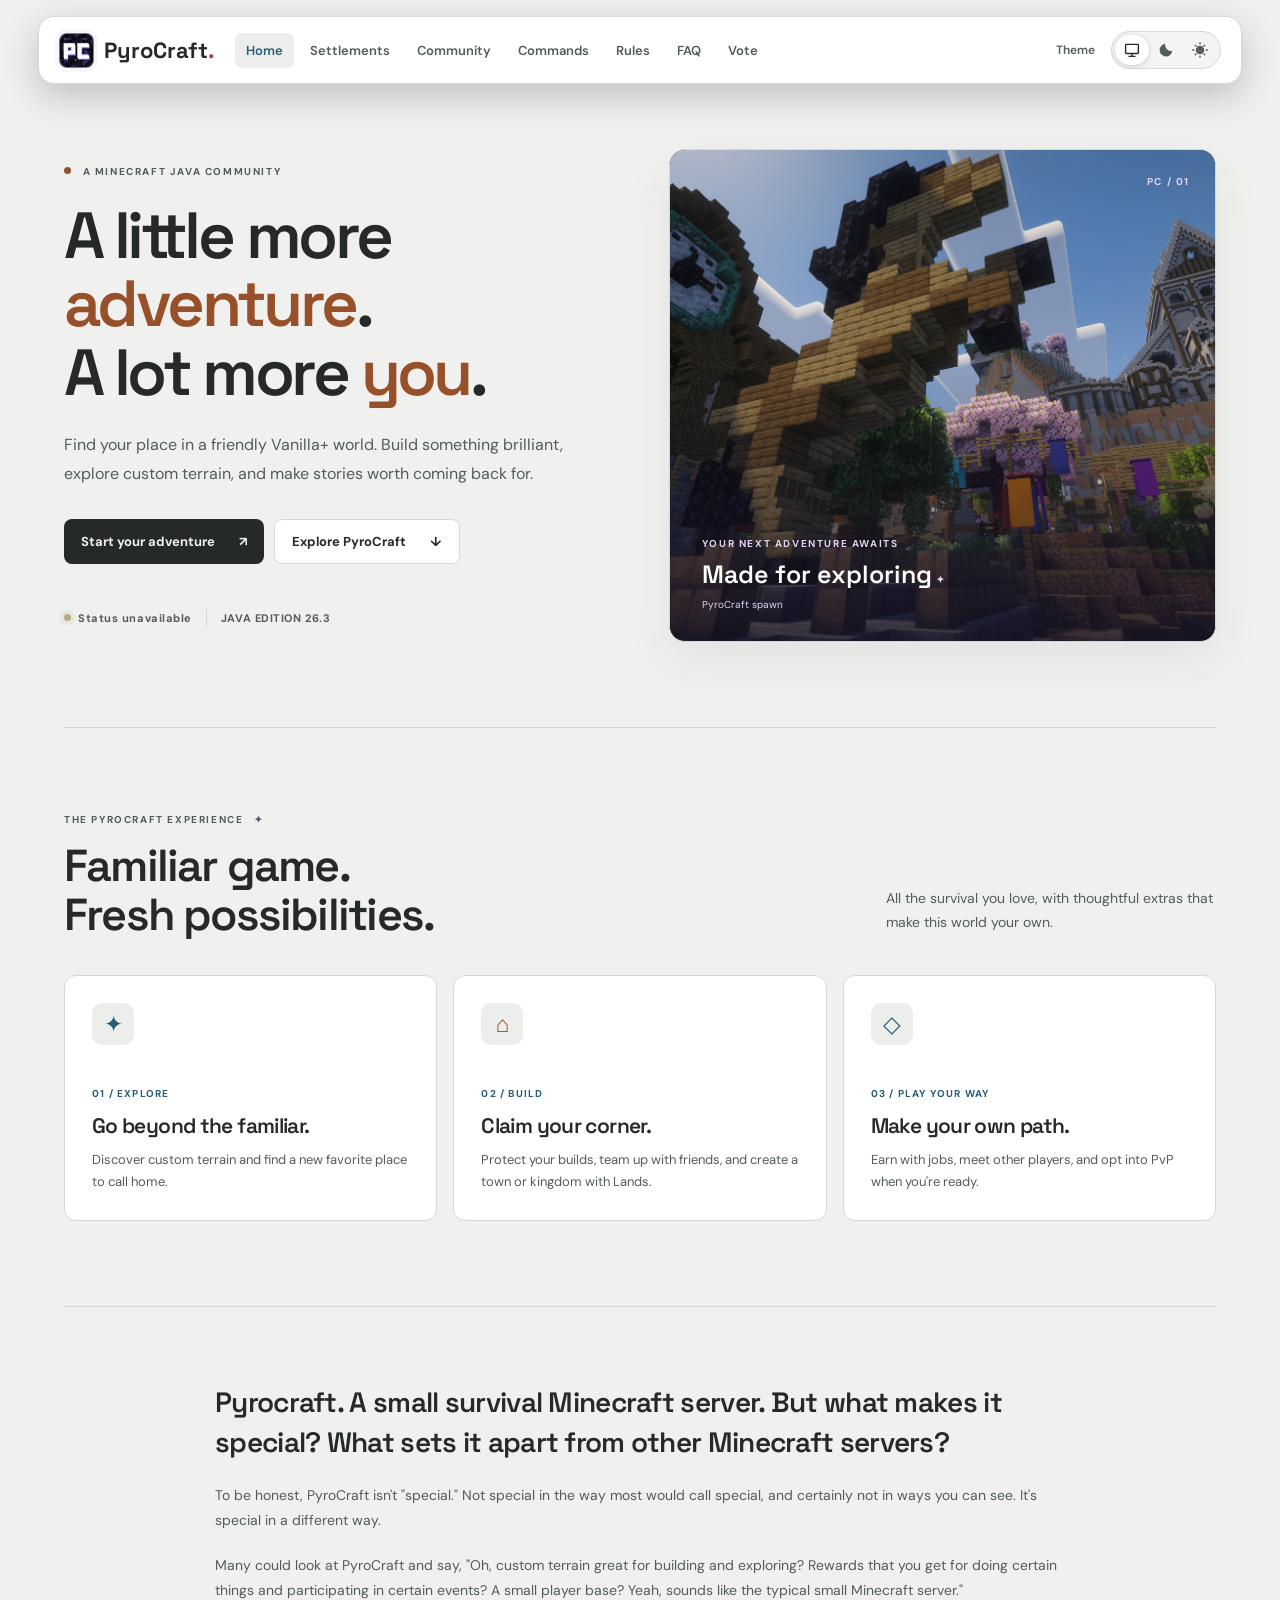
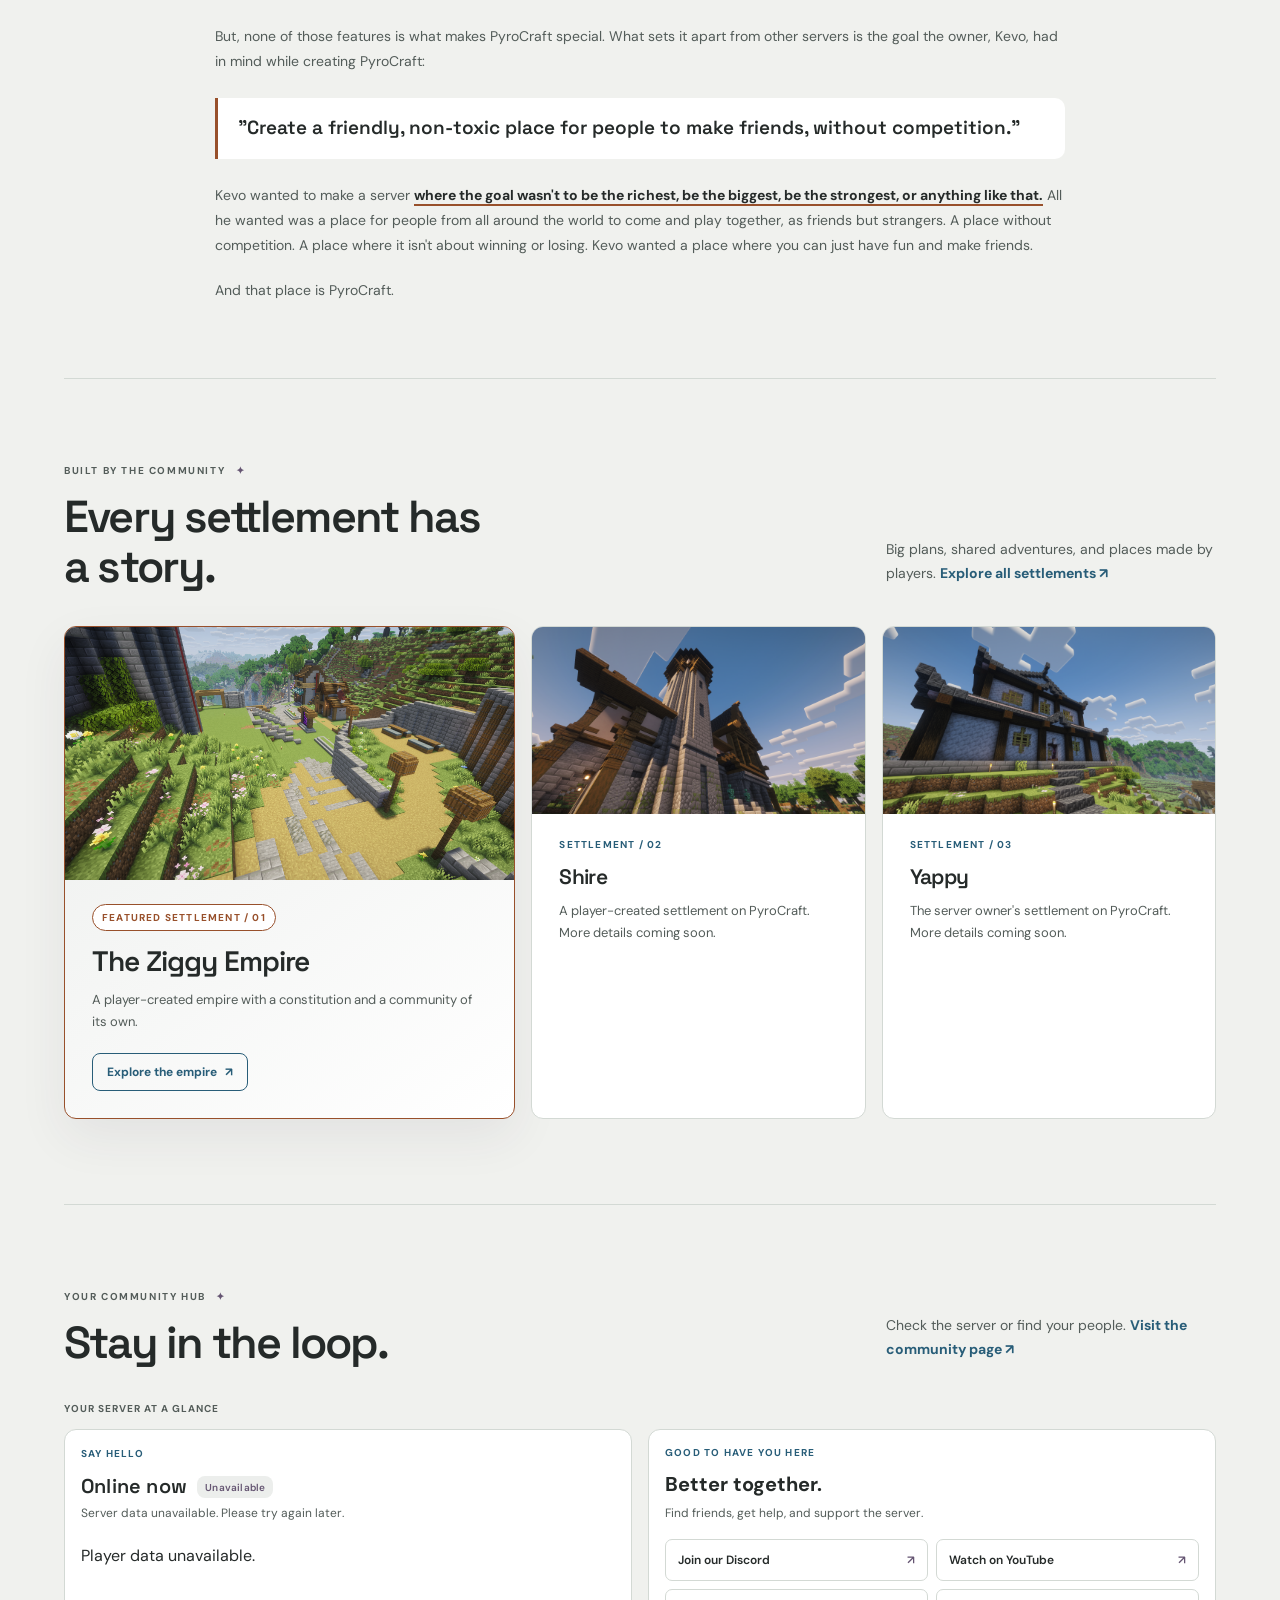
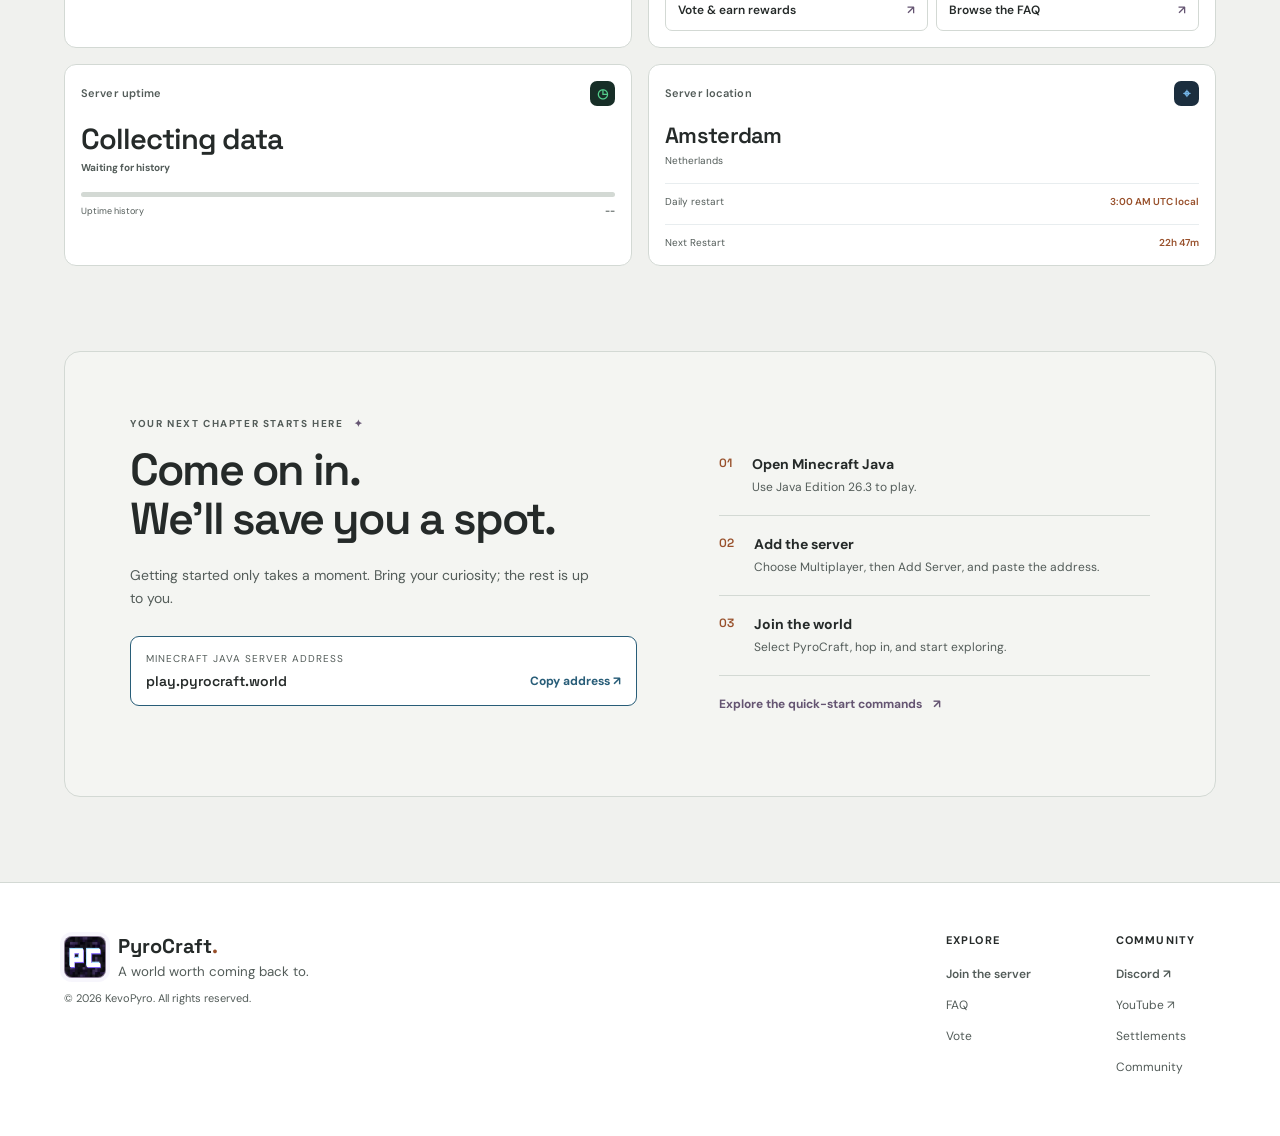
==== commit 12e345b0: "v.3.2.0 (i think) i updated soem pages and improved server restart time stuff" ====
--- a/index.html
+++ b/index.html
@@ -81,7 +81,7 @@
 				<article class="panel activity-panel"><div class="panel-heading"><div><p class="card-index">SAY HELLO</p><h2><span id="players-label">Online now</span> <span id="online-count" class="count-badge">Unavailable</span></h2><p id="stats-freshness">Checking server data…</p></div></div><div class="activity-list" id="player-list"><div class="empty-state">Checking player data</div></div></article>
 				<article class="panel hub-links"><p class="card-index">GOOD TO HAVE YOU HERE</p><h2>Better together.</h2><p>Find friends, get help, and support the server.</p><div class="hub-link-list"><a data-external-link="discord" href="https://dc.gg/pyrocraft" target="_blank" rel="noopener noreferrer">Join our Discord <span>↗</span></a><a data-external-link="youtube" href="https://youtube.com/@kevopyro" target="_blank" rel="noopener noreferrer">Watch on YouTube <span>↗</span></a><a href="vote/">Vote &amp; earn rewards <span>↗</span></a><a href="faq/">Browse the FAQ <span>↗</span></a></div></article>
 				<article class="stat-card"><div class="stat-header"><span>Server uptime</span><span class="stat-icon green">◷</span></div><strong class="stat-value"><span id="uptime-value">Collecting data</span></strong><p class="stat-change"><span id="uptime-detail">Waiting for history</span></p><div class="progress-track"><span id="uptime-progress" style="width: 0%"></span></div><p class="progress-label"><span>Uptime history</span><b id="uptime-period">--</b></p></article>
-				<article class="stat-card location-card"><div class="stat-header"><span>Server location</span><span class="stat-icon blue">⌖</span></div><strong class="location-name">Amsterdam</strong><p class="location-detail">Netherlands</p><p class="restart-detail"><span>Daily restart</span><strong id="restart-time">9:00 PM MT</strong></p></article>
+				<article class="stat-card location-card"><div class="stat-header"><span>Server location</span><span class="stat-icon blue">⌖</span></div><strong class="location-name">Amsterdam</strong><p class="location-detail">Netherlands</p><p class="restart-detail"><span>Daily restart</span><strong id="restart-time">Restart Time Unavalible</strong></p><p class="restart-detail"><span>Next Restart</span><strong id="restart-countdown"></strong></p></article>
 			</div>
 		</section>
 		<section class="section-wrap join-section bottom-join-section" id="join" aria-label="Join PyroCraft">
--- a/style.css
+++ b/style.css
@@ -288,8 +288,11 @@
 .chart-latest { color: #e9f3ef; font: 600 11px "Space Grotesk", sans-serif; }
 #chart-latest { color: var(--orange-secondary); }
 
-.chart-wrap { position: relative; padding-top: 5px; }
-.chart-wrap svg { display: block; width: 100%; height: auto; overflow: visible; }
+.chart-wrap { position: relative; display: flex; padding-top: 5px; }
+.chart-axis { display: block; flex: 0 0 36px; width: 36px; height: 220px; }
+.chart-scroll { min-width: 0; flex: 1; overflow-x: auto; overflow-y: hidden; }
+.chart-scroll-content { width: 200%; }
+.chart-scroll svg { display: block; width: 100%; height: 220px; }
 .chart-grid line { stroke: #354752; stroke-width: 1; stroke-dasharray: 3 5; }
 .chart-area { fill: url(#chart-fill); }
 .chart-line { fill: none; stroke: var(--orange); stroke-linecap: round; stroke-linejoin: round; stroke-width: 3; }
@@ -323,13 +326,13 @@
 .chart-tooltip span { color: #91a2a8; font-size: 10px; }
 
 .chart-y-labels text { fill: #91a2a8; font: 10px "DM Sans", sans-serif; }
-.chart-labels { display: flex; justify-content: space-between; padding-top: 10px; color: #91a2a8; font-size: 9px; }
-.chart-labels span { min-width: 0; text-align: center; }
-.chart-labels span:first-child { text-align: left; }
-.chart-labels span:last-child { text-align: right; }
+.chart-labels text { fill: #91a2a8; font: 10px "DM Sans", sans-serif; }
 .chart-stats { display: flex; gap: 18px; padding-top: 12px; color: #91a2a8; font-size: 11px; }
 .chart-stats strong { color: #fff; margin-left: 4px; }
 .chart-empty { position: absolute; top: 48%; left: 0; width: 100%; color: #a0afb5; font-size: 11px; text-align: center; }
+@media (max-width: 760px) {
+	.chart-scroll-content { width: 400%; }
+}
 
 /* Dashboard Widgets & User Displays */
 .count-badge {
--- a/redesign.css
+++ b/redesign.css
@@ -159,7 +159,7 @@
 .chart-grid line { stroke: var(--outline); }
 .chart-line { stroke: var(--blue-accent); }
 .chart-point { fill: var(--blue-accent); stroke: var(--surface); }
-.chart-labels, .chart-y-labels text, .chart-stats, .chart-empty, .empty-state, .stat-header, .stat-change, .progress-label, .location-detail, .restart-detail, .player-row p { color: var(--subtle); fill: var(--subtle); }
+.chart-labels text, .chart-y-labels text, .chart-stats, .chart-empty, .empty-state, .stat-header, .stat-change, .progress-label, .location-detail, .restart-detail, .player-row p { color: var(--subtle); fill: var(--subtle); }
 .chart-stats strong, .stat-value, .location-name, .player-row strong { color: var(--text); }
 .update-preview { border-color: var(--outline); background: var(--surface-soft); }
 .update-preview strong { color: var(--text); font-size: 12px; }
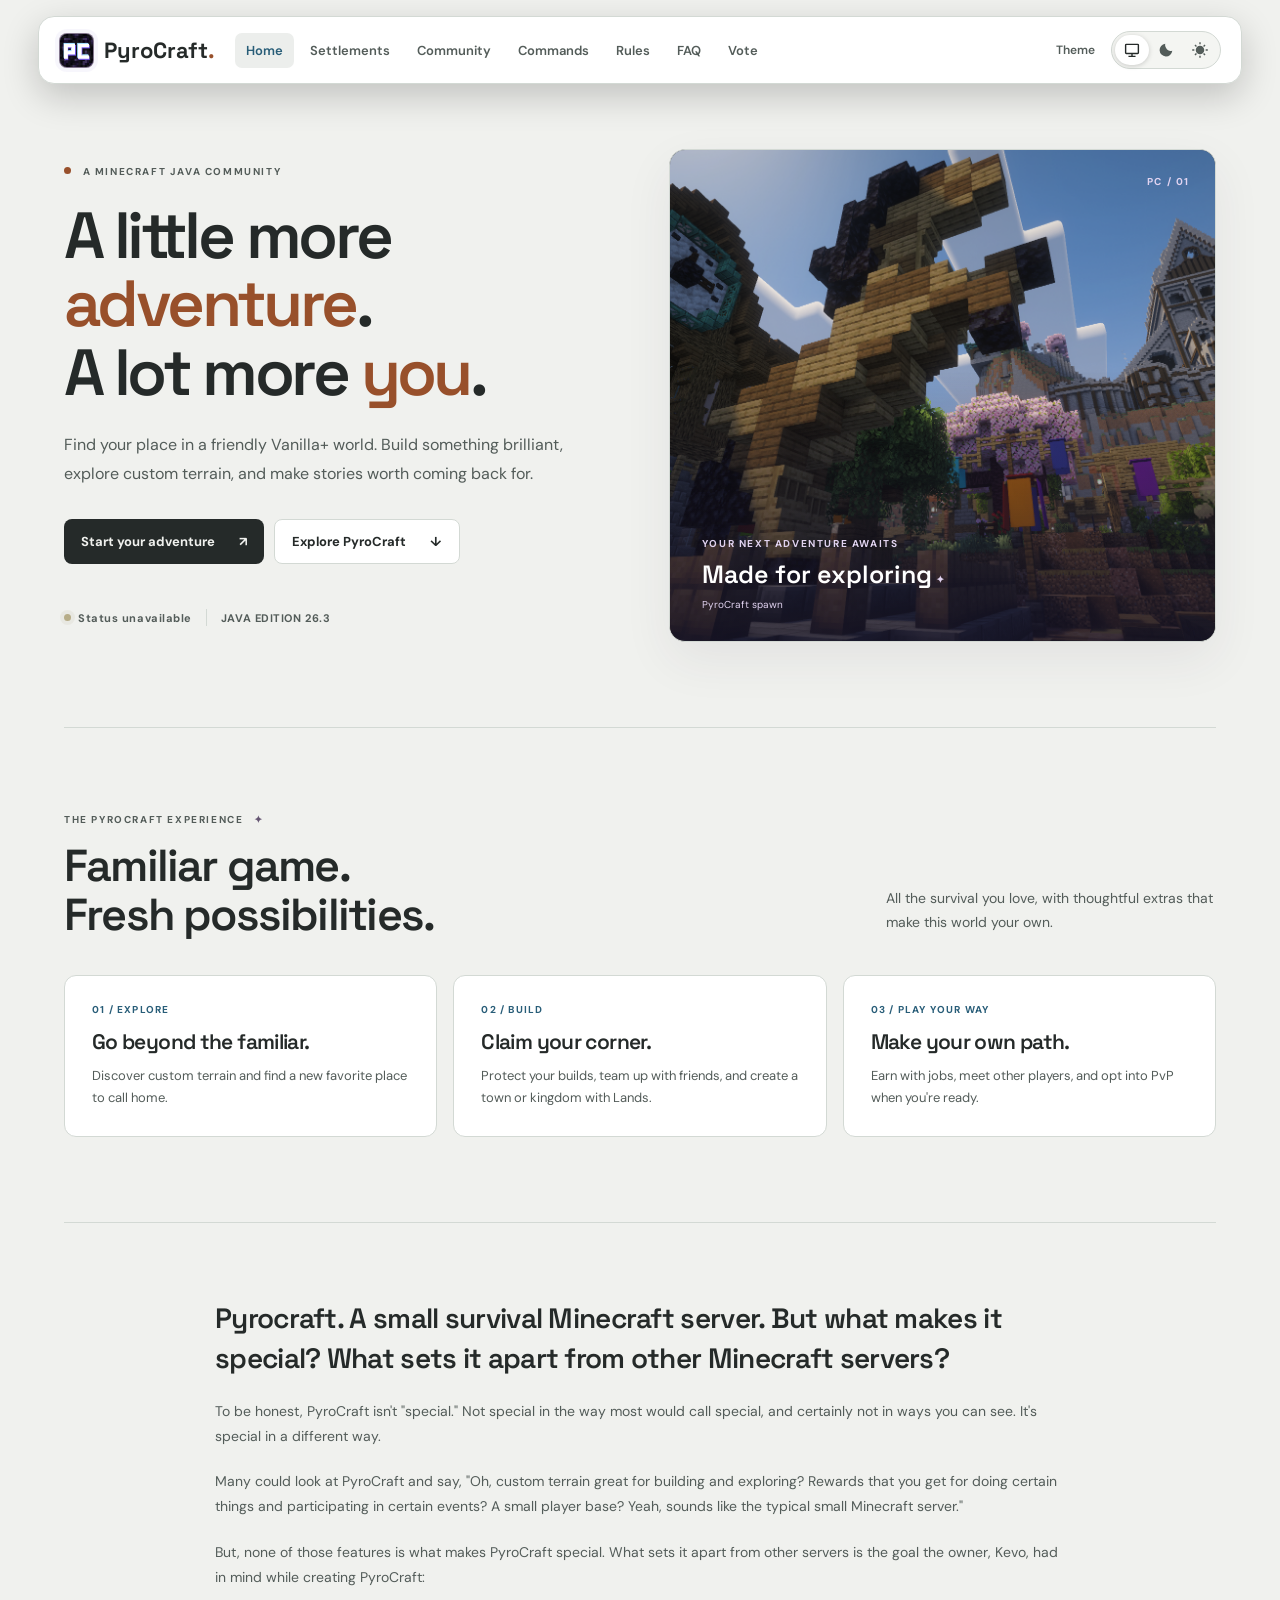
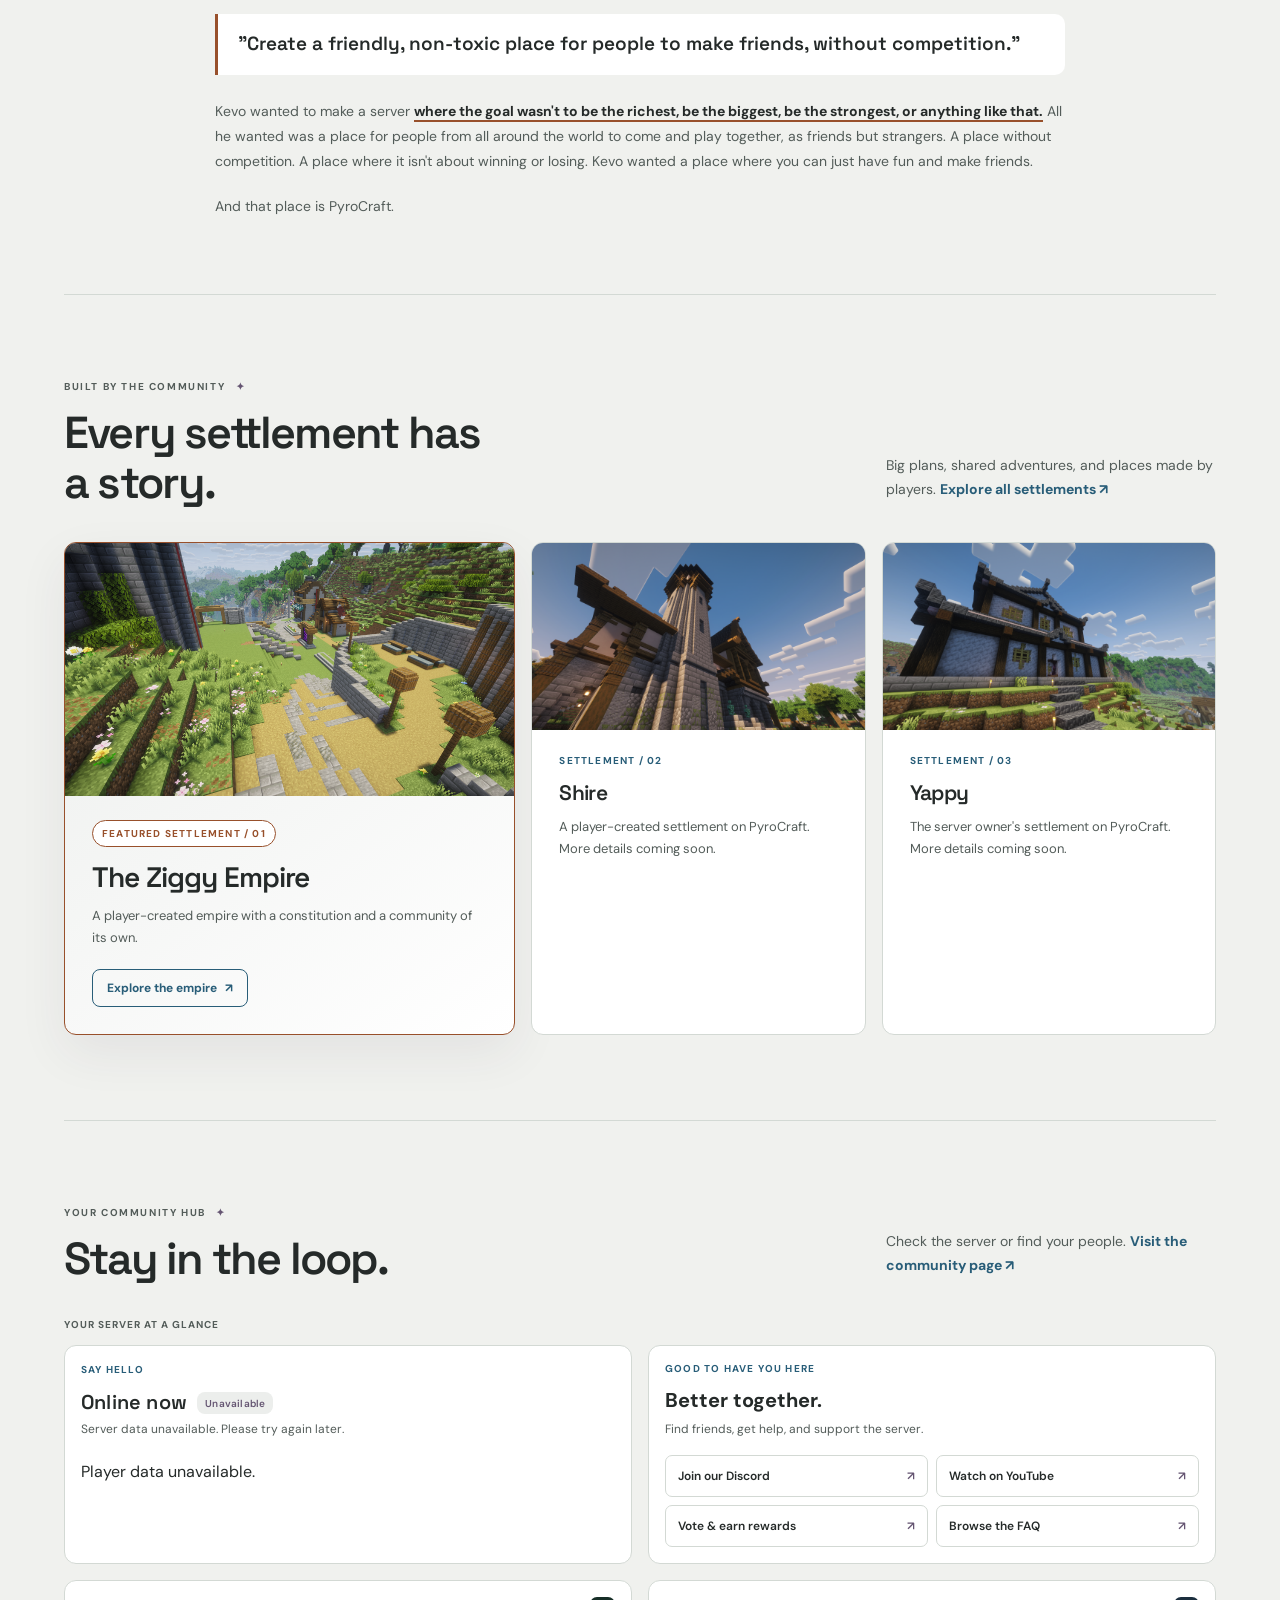
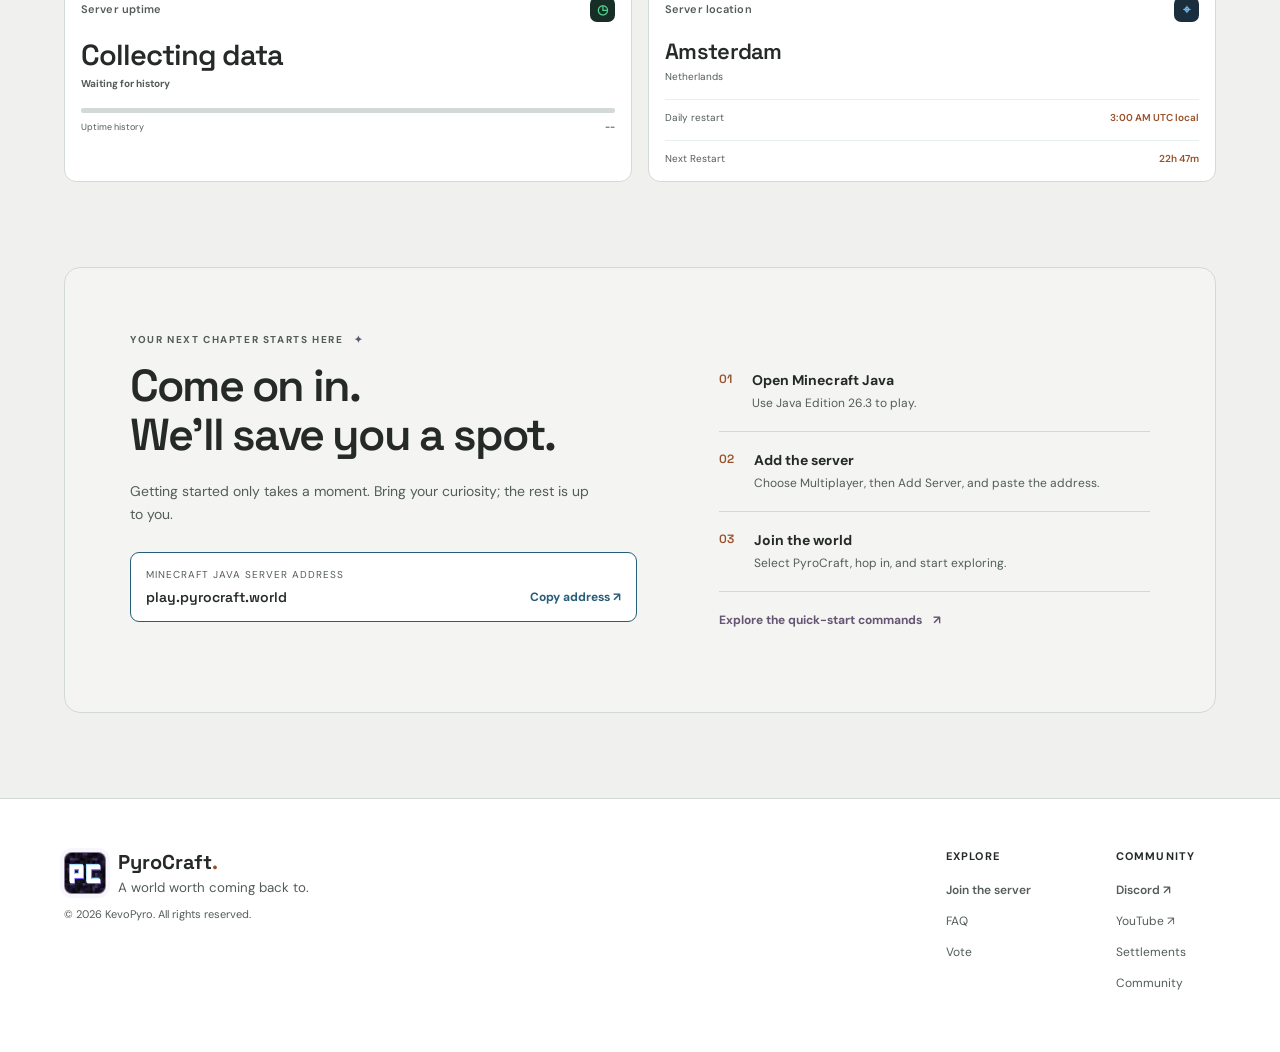
==== commit 182eaeac: "A few touch ups" ====
--- a/index.html
+++ b/index.html
@@ -47,9 +47,9 @@
 		<section class="section-wrap discover-section" id="discover">
 			<div class="section-intro"><div><p class="eyebrow">THE PYROCRAFT EXPERIENCE <span>✦</span></p><h2>Familiar game.<br /><em>Fresh possibilities.</em></h2></div><p>All the survival you love, with thoughtful extras that make this world your own.</p></div>
 			<div class="feature-grid">
-				<article class="feature-card"><span class="feature-icon" aria-hidden="true">✦</span><span class="card-index">01 / EXPLORE</span><h3>Go beyond the familiar.</h3><p>Discover custom terrain and find a new favorite place to call home.</p></article>
-				<article class="feature-card"><span class="feature-icon" aria-hidden="true">⌂</span><span class="card-index">02 / BUILD</span><h3>Claim your corner.</h3><p>Protect your builds, team up with friends, and create a town or kingdom with Lands.</p></article>
-				<article class="feature-card"><span class="feature-icon" aria-hidden="true">◇</span><span class="card-index">03 / PLAY YOUR WAY</span><h3>Make your own path.</h3><p>Earn with jobs, meet other players, and opt into PvP when you're ready.</p></article>
+				<article class="feature-card"><span class="card-index">01 / EXPLORE</span><h3>Go beyond the familiar.</h3><p>Discover custom terrain and find a new favorite place to call home.</p></article>
+				<article class="feature-card"><span class="card-index">02 / BUILD</span><h3>Claim your corner.</h3><p>Protect your builds, team up with friends, and create a town or kingdom with Lands.</p></article>
+				<article class="feature-card"><span class="card-index">03 / PLAY YOUR WAY</span><h3>Make your own path.</h3><p>Earn with jobs, meet other players, and opt into PvP when you're ready.</p></article>
 			</div>
 		</section>
 
